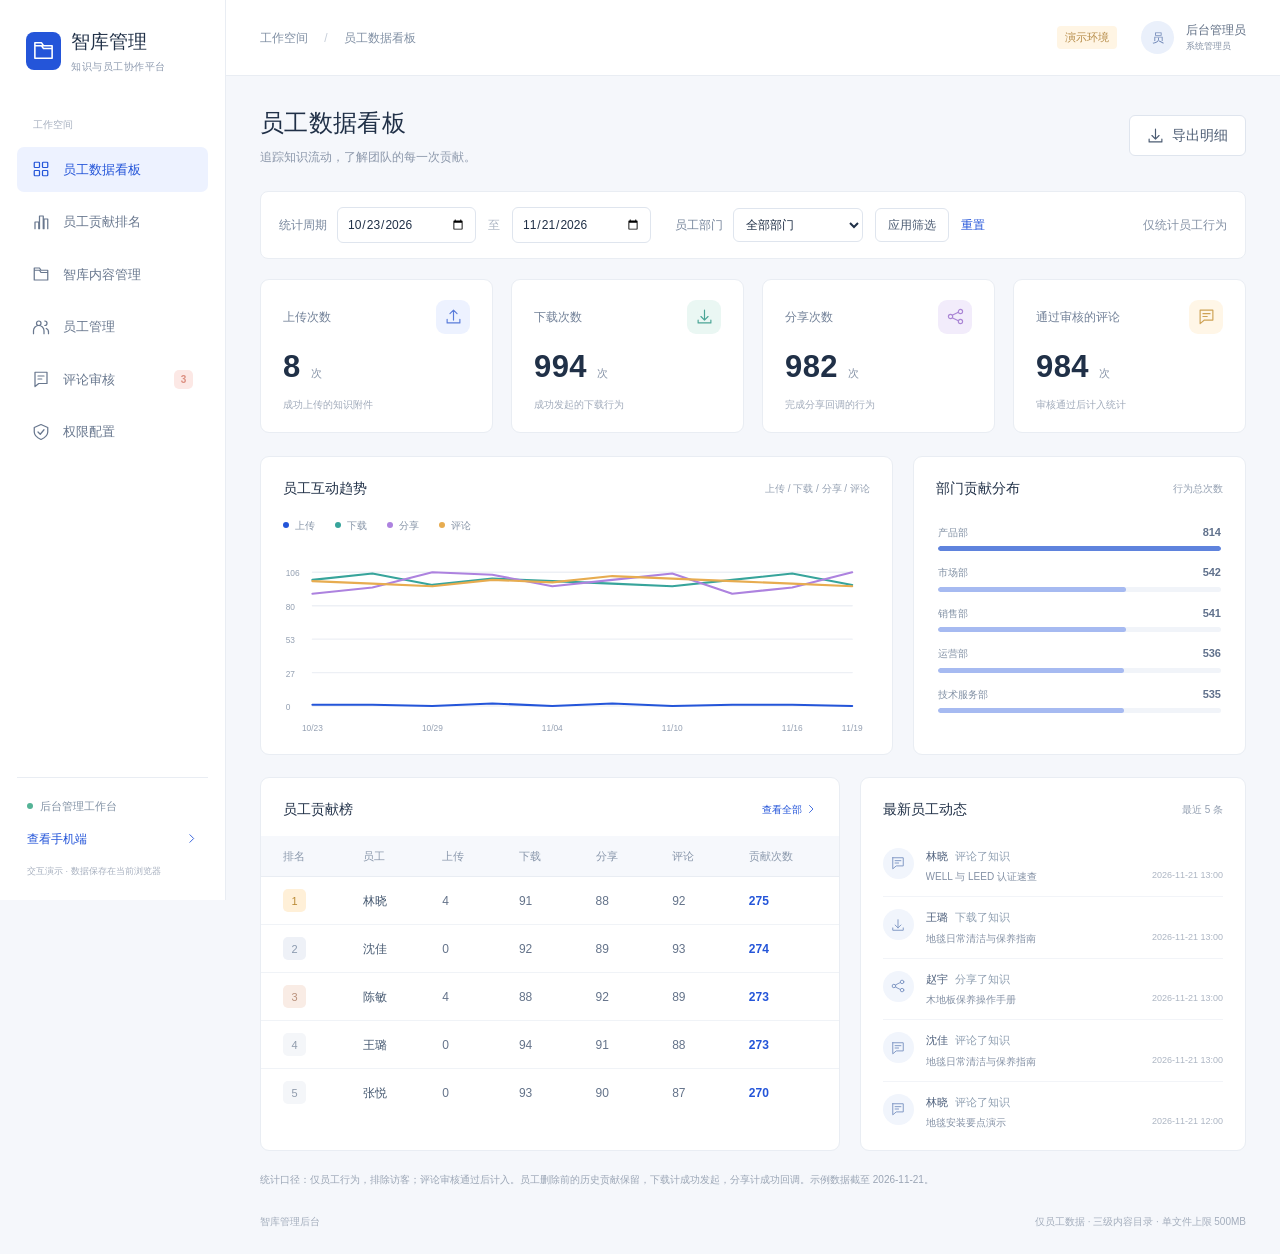
==== admin/index.html @ 7b66d52e "Unify mobile and admin demos behind two presentation tabs" ====
<!doctype html><html lang="zh-CN"><head><meta charset="utf-8"><meta name="viewport" content="width=device-width,initial-scale=1"><meta name="theme-color" content="#2455d9"><title>智库管理后台</title><link rel="stylesheet" href="styles.css?v=20261121-tabs"></head><body><div id="root"></div><dialog id="dialog" aria-labelledby="dialog-title"><header><h2 id="dialog-title"></h2><button class="icon-button" data-action="close" aria-label="关闭弹窗">×</button></header><div id="dialog-body"></div></dialog><div id="toast" role="status" aria-live="polite"></div><script src="assets.js"></script><script src="model.js?v=20261121-tabs"></script><script src="app.js?v=20261121-tabs"></script></body></html>
---- admin/styles.css ----
:root{--blue:#2455d9;--blue-dark:#1942b2;--ink:#203047;--muted:#8491a5;--line:#e9edf3;--bg:#f5f7fb;--white:#fff;--green:#259a79;--orange:#d8a24c;--red:#d35f65;font:14px/1.5 "PingFang SC","Microsoft YaHei",-apple-system,BlinkMacSystemFont,sans-serif;color:var(--ink);font-synthesis:none}*{box-sizing:border-box}body{margin:0;background:var(--bg)}h1,h2,h3,p{margin:0}a{color:var(--blue);text-decoration:none}button,input,select,textarea{font:inherit}button,a{-webkit-tap-highlight-color:transparent}button{cursor:pointer}button:disabled{cursor:not-allowed;opacity:.45}button{color:inherit;border:0;background:none}button,a{transition:background .15s}button:hover:not(:disabled){filter:brightness(.97)}svg{width:20px;height:20px;fill:none;stroke:currentColor;stroke-width:1.65;stroke-linecap:round;stroke-linejoin:round;flex-shrink:0}:is(button,a,input,select,textarea):focus-visible{outline:3px solid #8daeff;outline-offset:3px}input,select,textarea{color:var(--ink);background:white;border:1px solid #dfe5ee;border-radius:6px;padding:9px 12px;min-width:0;outline:none}input:focus,select:focus,textarea:focus{border-color:#8daeff}input::placeholder,textarea::placeholder{color:#a2adbd}input[type=checkbox]{width:15px;height:15px;accent-color:var(--blue);cursor:pointer;flex-shrink:0}small{display:block;color:var(--muted);font-size:11px}strong{font-weight:600}.primary,.button{display:inline-flex;align-items:center;justify-content:center;gap:8px;min-height:38px;padding:9px 17px;border-radius:6px;font-weight:500;white-space:nowrap}.primary{color:#fff;background:var(--blue);border:1px solid var(--blue)}.button{background:white;border:1px solid #dfe5ee;color:#4c5c73}.primary svg,.button svg{width:17px;height:17px}.text-button{display:inline-flex;align-items:center;gap:5px;padding:4px 0;font-size:12px;color:var(--blue);white-space:nowrap}.danger{color:var(--red)}.danger-bg{background:var(--red);border-color:var(--red)}.icon-button{display:inline-flex;align-items:center;justify-content:center;width:32px;height:32px;border-radius:5px;color:#7c8ba1;font-size:25px}.icon-button:hover{background:#edf2fa}.badge{display:inline-flex;align-items:center;border-radius:4px;padding:3px 8px;font-size:11px;white-space:nowrap;font-weight:400}.badge.blue{background:#edf2ff;color:#496ac5}.badge.green{background:#eaf7f1;color:#319776}.badge.amber{background:#fff5e4;color:#b68c49}.badge.red{background:#fdf0f0;color:#cd7477}.badge.muted{background:#f0f2f6;color:#8e96a4}.subtle{color:var(--muted);font-size:12px}.emphasis{color:var(--blue);font-weight:600}.filter-spacer{flex:1}.sidebar{width:226px;background:#fff;border-right:1px solid var(--line);position:fixed;inset:0 auto 0 0;display:flex;flex-direction:column;z-index:10;padding:28px 17px 22px}.brand{display:flex;align-items:center;gap:10px;font-size:19px;color:var(--ink);font-weight:650;padding:0 9px;white-space:nowrap}.brand-mark{display:grid;place-items:center;width:35px;height:38px;border-radius:8px;background:var(--blue);color:white}.brand-mark svg{width:23px;height:23px}.brand-sub{display:block;font-size:10px;font-weight:400;color:#8c99ae;letter-spacing:.5px;margin-top:2px}.nav-caption{font-size:10px;color:#a7b0bf;margin:43px 16px 15px}.sidebar nav{display:flex;flex-direction:column;gap:7px}.sidebar nav a{display:flex;align-items:center;gap:13px;color:#68778e;padding:13px 15px;border-radius:7px;font-size:13px}.sidebar nav a.active{background:#edf2ff;color:var(--blue);font-weight:600}.sidebar nav a:hover{background:#f3f6fc}.sidebar nav b{margin-left:auto;display:grid;place-items:center;background:#fce8e5;color:#dc8f80;border-radius:5px;min-width:19px;height:19px;font-size:10px}.sidebar nav svg{width:18px;height:18px}.sidebar-bottom{margin-top:auto;padding:20px 10px 0;border-top:1px solid var(--line)}.workspace-status{font-size:11px;color:#8292a5;display:flex;align-items:center;gap:7px;margin-bottom:15px}.workspace-status i{height:6px;width:6px;border-radius:50%;background:#54b396}.sidebar-bottom>a{display:flex;align-items:center;justify-content:space-between;font-size:12px}.sidebar-bottom>a svg{width:13px;height:13px}.sidebar-bottom small{font-size:9px;margin-top:17px;color:#a7b0bf}.workspace{margin-left:226px;min-height:100vh}.topbar{height:76px;background:white;border-bottom:1px solid var(--line);display:flex;align-items:center;justify-content:space-between;padding:0 34px;font-size:12px;color:#8190a4}.topbar>div:first-child>span{margin:0 13px;color:#c6ced9}.topbar-right{display:flex;align-items:center;gap:12px;color:#5f6e84}.topbar-right>.badge{margin-right:12px}.topbar-right small{font-size:9px;margin-top:1px}.avatar{width:32px;height:32px;display:inline-grid;place-items:center;border-radius:50%;background:#eaf0fb;color:#6b83b4;font-size:12px;flex-shrink:0}.topbar-right>.avatar{width:33px;height:33px}#main{padding:30px 34px 0;max-width:1760px;margin:auto;min-height:calc(100vh - 140px)}.page-heading{display:flex;align-items:center;justify-content:space-between;gap:18px;margin-bottom:25px}.page-heading h1{font-size:24px;line-height:1.4;font-weight:650;letter-spacing:.3px}.page-heading p{font-size:12px;color:#8b97aa;margin-top:8px}.heading-actions{display:flex;gap:10px}.filterbar{background:#fff;border:1px solid var(--line);border-radius:8px;display:flex;align-items:center;gap:12px;padding:15px 18px;margin-bottom:20px;font-size:12px}.filterbar label{display:flex;align-items:center;gap:10px;white-space:nowrap;color:#78879d}.filterbar input{width:139px;font-size:12px;padding:7px 9px}.filterbar select{min-width:130px;font-size:12px;padding:8px}.filterbar label:nth-of-type(2){margin-left:12px}.filterbar .button{min-height:33px;padding:7px 12px;font-size:12px}.range-divider{color:#adb6c3}.kpi-grid{display:grid;grid-template-columns:repeat(4,minmax(0,1fr));gap:18px;margin-bottom:23px}.kpi{background:#fff;border:1px solid var(--line);border-radius:9px;padding:20px 22px}.kpi>div{display:flex;align-items:center;justify-content:space-between;color:#728198;font-size:12px}.metric-icon{display:grid;place-items:center;width:34px;height:34px;border-radius:9px;background:#edf2ff;color:#5a7cda}.metric-icon.download{background:#eaf7f3;color:#4ba596}.metric-icon.share{background:#f2ecfb;color:#ab86d5}.metric-icon.comment{background:#fff6e7;color:#cea255}.metric-icon svg{width:17px;height:17px}.kpi>strong{display:flex;align-items:baseline;gap:10px;font-size:31px;line-height:1.2;font-weight:600;font-variant-numeric:tabular-nums;margin-top:14px;letter-spacing:.4px}.kpi>strong>small{font-size:11px;font-weight:400}.kpi>p{font-size:10px;color:#a0aaba;margin-top:12px}.panel{background:white;border:1px solid var(--line);border-radius:9px;min-width:0;overflow:hidden}.panel-title{display:flex;align-items:center;justify-content:space-between;gap:12px;padding:21px 22px 16px}.panel-title h2{font-size:14px;font-weight:600;white-space:nowrap}.panel-title>span,.panel-title>a{font-size:10px;color:#94a0b2;display:flex;align-items:center;gap:3px}.panel-title>a{color:var(--blue)}.panel-title>a svg{width:12px;height:12px}.dashboard-charts{display:grid;grid-template-columns:minmax(0,1.9fr) minmax(270px,1fr);gap:20px;margin-bottom:22px}.chart-legend{display:flex;gap:20px;margin:3px 22px 3px;font-size:10px;color:#8694a7}.chart-legend span{display:flex;align-items:center;gap:6px}.chart-legend i{width:6px;height:6px;border-radius:50%}.trend-chart{display:block;width:100%;height:218px;padding:15px 23px 10px}.department-bars{padding:9px 24px 22px}.department-bars>div{display:grid;grid-template-columns:1fr auto;align-items:center;gap:6px;margin-bottom:13px;font-size:10px;color:#8190a4}.department-bars>div:last-child{margin-bottom:0}.department-bars strong{color:#60718c;font-size:11px}.bar-track{grid-column:1/-1;height:5px;border-radius:4px;background:#f1f4f9;overflow:hidden}.bar-track i{display:block;height:100%;background:#a6baf1;border-radius:4px}.department-bars>div:first-child .bar-track i{background:#5f83dd}.dashboard-bottom{display:grid;grid-template-columns:minmax(0,1.5fr) minmax(290px,1fr);gap:20px}.table-scroll{overflow-x:auto;width:100%}table{width:100%;border-collapse:collapse;font-size:12px;white-space:nowrap;text-align:left}th{font-size:11px;background:#f6f8fc;font-weight:500;color:#8997ab;padding:14px 20px;border-bottom:1px solid var(--line)}td{padding:17px 20px;border-bottom:1px solid #f0f3f7;color:#64738a}tbody tr:last-child td{border-bottom:0}td small{margin-top:5px;font-size:10px}td strong{color:#465971;font-weight:500}tbody tr:hover{background:#fcfdff}.rank-table th,.rank-table td{padding:12px 17px}.rank-table th:first-child,.rank-table td:first-child{padding-left:22px}.rank{display:grid;place-items:center;width:23px;height:23px;border-radius:5px;background:#f4f6f9;color:#8f9bac;font-size:11px}.rank-1{background:#fff0d8;color:#ba8a34}.rank-2{background:#eef1f7;color:#8a99ae}.rank-3{background:#f9ece5;color:#ba917c}.activity-list{padding:0 22px 8px}.activity-list>div{display:flex;gap:12px;padding:12px 0;border-bottom:1px solid #f2f4f8}.activity-list>div:last-child{border:0}.activity-dot{height:31px;width:31px;display:grid;place-items:center;background:#f1f5fc;border-radius:50%;color:#7f97c4;flex-shrink:0}.activity-dot svg{width:14px;height:14px}.activity-list p{font-size:11px;color:#90a0b2;min-width:0;flex:1}.activity-list p>strong{color:#4e607c;font-weight:500;margin-right:4px}.activity-list p>small{font-size:10px;margin-top:5px;white-space:nowrap;overflow:hidden;text-overflow:ellipsis}.activity-list time{float:right;font-size:9px;color:#acb5c3;margin-left:10px}.data-note{font-size:10px;color:#9aa5b5;line-height:1.8;margin-top:20px}.page-footer{font-size:10px;color:#a3adbc;display:flex;justify-content:space-between;padding:25px 34px;max-width:1760px;margin:auto}.tabs{display:flex;gap:26px}.tabs button{padding:15px 0 14px;color:#8a98ab;font-size:13px;border-bottom:2px solid transparent}.tabs button.active{color:var(--blue);border-bottom-color:var(--blue);font-weight:550}.tabs button>span{display:inline-block;margin-left:7px;font-size:10px;background:#f0f3fa;padding:1px 5px;border-radius:4px}.ranking-panel .panel-title{padding-top:0;padding-bottom:0}.table-note{padding:18px 22px;font-size:11px;color:#96a2b4;border-top:1px solid var(--line)}.content-layout{display:grid;grid-template-columns:212px minmax(0,1fr);gap:19px;align-items:start}.folder-panel{background:white;border:1px solid var(--line);border-radius:9px;padding:10px 10px 0;min-height:467px}.folder-panel-title{display:flex;justify-content:space-between;align-items:center;padding:5px 8px 16px}.folder-panel-title h2{font-size:13px;font-weight:600}.tree-row{display:flex;width:100%;align-items:center;gap:8px;padding:11px 8px 11px calc(8px + var(--level,0)*11px);font-size:11px;color:#75859c;border-radius:5px;text-align:left}.tree-row svg{width:16px;height:16px;color:#dcb769}.tree-row span{flex:1;min-width:0;overflow:hidden;text-overflow:ellipsis;white-space:nowrap}.tree-row.active{background:#edf2ff;color:var(--blue)}.tree-row small{font-size:10px}.folder-foot{margin-top:28px;padding:15px 7px;border-top:1px solid var(--line);font-size:10px;color:#a7b0c0}.content-breadcrumb{display:flex;align-items:center;justify-content:space-between;gap:10px;font-size:11px;color:#8a98ac;padding:17px 20px;border-bottom:1px solid var(--line)}.content-filters{display:flex;align-items:center;gap:10px;padding:19px 20px}.search-input{display:flex;align-items:center;min-width:170px;max-width:310px;flex:1;border:1px solid #dfe5ee;background:#fff;border-radius:6px;padding-left:11px}.search-input svg{width:15px;height:15px;color:#a5b1c2}.search-input input{border:0;min-width:0;width:100%;padding:9px;font-size:12px}.content-filters select{font-size:12px;max-width:190px}.content-filters .button{font-size:12px}.bulkbar{display:flex;justify-content:space-between;gap:12px;align-items:center;padding:0 20px 15px;font-size:11px;color:#8c99ad}.bulkbar small{display:inline;font-size:10px;color:#a3adbd}.bulkbar>div{display:flex;align-items:center;gap:16px}.bulkbar .text-button{font-size:10px}.bulkbar #selected-count{font-size:10px;color:#a0acbe}.content-table th,.content-table td{padding:16px 13px}.content-table td:first-child,.content-table th:first-child{padding-left:20px;padding-right:5px;width:30px}.file-cell{display:flex;align-items:center;gap:10px;text-align:left;padding:0}.file-cell>span:last-child{min-width:150px;max-width:260px}.file-cell strong{font-size:12px;display:block;white-space:normal;line-height:1.5}.file-cell small{font-size:9px}.file-cell .file-directory{color:#a6b2c4}.file-icon{display:flex;flex-direction:column;align-items:center;justify-content:center;gap:3px;width:34px;height:43px;border-radius:5px;color:#d98984;background:#fcf0ee;flex-shrink:0}.file-icon svg{width:17px;height:17px}.file-icon small{font-size:7px;margin:0;color:inherit}.file-icon.word{background:#ecf2ff;color:#6c91d2}.file-icon.excel{background:#eaf7f0;color:#62a58a}.file-icon.image{background:#f3edfb;color:#ab8bc8}.file-icon.video{background:#eaf5f8;color:#729eaf}.scope-cell{display:block;max-width:120px;white-space:normal;line-height:1.7;font-size:11px}.row-buttons{display:flex;align-items:center;gap:12px;flex-wrap:wrap;max-width:155px}.row-buttons .text-button{font-size:11px}.table-footer{display:flex;justify-content:space-between;gap:10px;padding:16px 20px;border-top:1px solid var(--line);font-size:10px;color:#a2adbd}.employee-summary{display:flex;align-items:center;gap:45px;background:white;border:1px solid var(--line);border-radius:8px;padding:20px 25px;margin-bottom:20px;color:#8a97a9;font-size:12px}.employee-summary strong{font-size:23px;margin-left:12px;color:#415672;font-weight:550}.person-cell{display:flex;align-items:center;gap:10px}.person-cell .avatar{width:27px;height:27px;font-size:11px}.review-controls{display:flex;justify-content:space-between;align-items:center;gap:14px;padding:0 22px;border-bottom:1px solid var(--line)}.review-controls select{max-width:250px;font-size:12px}.review-table .comment-body{white-space:normal;min-width:260px;max-width:450px}.comment-body p{line-height:1.9;font-size:12px;color:#52657f}.comment-link{display:flex;align-items:center;gap:5px;margin-top:10px;padding:5px 8px;background:#f4f7fc;color:#8b9bb1;border-radius:4px;font-size:10px;text-align:left}.comment-link svg{width:12px;height:12px}.reject-reason{font-size:11px;color:#bc8087;background:#fff5f5;border-radius:4px;padding:7px 10px;margin-top:10px}.permission-matrix th:not(:first-child),.permission-matrix td:not(:first-child){text-align:center}.permission-check{display:inline-flex;align-items:center;justify-content:center;color:#4ba48c}.permission-check svg{width:17px;height:17px}.permission-bottom{display:grid;grid-template-columns:1.2fr 1fr;gap:20px;margin-top:20px}.permission-rules{padding:3px 23px 21px}.permission-rules>div{display:flex;gap:17px;margin:16px 0}.permission-rules>div>span{color:#a5b7d9;font-size:13px;line-height:1.6}.permission-rules strong{font-size:12px;font-weight:500}.permission-rules small{font-size:11px;line-height:1.9;margin-top:5px}.settings-list{margin:0;padding:0 22px 20px}.settings-list>div{display:flex;align-items:start;justify-content:space-between;gap:20px;border-bottom:1px solid #f0f3f8;padding:13px 0;font-size:12px}.settings-list>div:last-child{border:0}.settings-list dt{color:#96a2b4;white-space:nowrap}.settings-list dd{margin:0;text-align:right;color:#60728c}.empty{text-align:center;padding:55px 20px;color:#9caabd}.empty>svg{width:32px;height:32px;margin-bottom:12px}.empty h3{font-size:14px;font-weight:500}.empty p{font-size:11px;margin-top:7px}.denied{text-align:center;padding:100px 20px}.denied>svg{height:55px;width:55px;color:#aabbdc}.denied h1{font-size:24px;margin-top:20px}.denied p{margin:12px 0 25px;color:#8b9bb1}.denied a{margin-right:20px}dialog{padding:0;border:0;border-radius:12px;width:560px;max-width:calc(100% - 30px);max-height:90dvh;color:var(--ink);box-shadow:0 20px 80px #20304730}dialog.wide{width:760px}dialog::backdrop{background:#1c2c495c;backdrop-filter:blur(2px)}dialog>header{display:flex;align-items:center;justify-content:space-between;border-bottom:1px solid var(--line);padding:17px 24px;position:sticky;top:0;background:white;z-index:2}dialog h2{font-size:17px;font-weight:600}#dialog-body{padding:24px}form label,#dialog-body>label{display:flex;flex-direction:column;gap:8px;font-size:12px;color:#6e7f98}form label>b{color:#d78484}#dialog-body label{margin-bottom:17px}#dialog-body label>b{display:none}.form-grid{display:grid;grid-template-columns:1fr 1fr;gap:0 18px}#dialog-body form input:not([type=checkbox]),#dialog-body select,#dialog-body textarea{width:100%;font-size:13px}#dialog-body textarea{resize:vertical}fieldset{margin:18px 0;padding:15px 17px 10px;border:1px solid var(--line);border-radius:7px}legend{font-size:12px;color:#6c7f99;padding:0 5px}.help{font-size:11px;color:#9ca7b7;line-height:1.8;margin:5px 0}.check-grid{display:grid;grid-template-columns:repeat(2,minmax(0,1fr));gap:10px;margin-bottom:15px}.check-grid>label,.operation-checks>label,#dialog-body .checkbox-label{display:flex;flex-direction:row;align-items:center;gap:7px;margin:0;font-size:11px}.operation-checks{display:flex;gap:20px;flex-wrap:wrap;margin-bottom:10px}.upload-zone{position:relative;display:flex!important;align-items:center;justify-content:center;gap:7px;min-height:125px;border:1px dashed #bdcce8;background:#f8faff;border-radius:7px;margin:17px 0;padding:20px;cursor:pointer;text-align:center;overflow:hidden}.upload-zone>svg{color:#8ba7dc;width:26px;height:26px}.upload-zone>strong{color:#5477bd;font-size:12px;font-weight:500}.upload-zone>span{font-size:10px;color:#9aaac1;overflow-wrap:anywhere;max-width:100%}.upload-zone input{position:absolute;inset:0;opacity:0;width:100%;height:100%;cursor:pointer}.upload-zone:focus-within{outline:3px solid #8daeff;outline-offset:3px}.form-actions{display:flex;align-items:center;justify-content:flex-end;gap:12px;margin-top:24px;padding-top:18px;border-top:1px solid var(--line)}.form-error{font-size:12px;color:#cc6871;margin-top:12px;line-height:1.8;white-space:pre-wrap}.form-error:empty{margin:0}.dialog-intro{font-size:13px;color:#7d8ca2;line-height:1.9;margin-bottom:20px}.import-success{display:flex;align-items:center;gap:8px;color:#3d9d80;background:#eef9f3;font-size:12px;padding:12px;margin-bottom:15px;border-radius:5px}.preview-meta{display:flex;align-items:center;gap:12px;font-size:12px;color:#91a0b5;margin-bottom:15px}.attachment-image{display:block;width:100%;max-height:430px;object-fit:contain}.attachment-video{display:block;width:100%;max-height:430px;background:#111}#attachment-preview iframe{width:100%;height:480px;border:1px solid var(--line)}.office-preview{display:flex;align-items:center;flex-direction:column;gap:15px;text-align:center;padding:36px 20px;background:#f7f9fd;border-radius:7px}.office-preview>svg{width:40px;height:40px;color:#8fa8d6}.office-preview p{font-size:12px;color:#94a2b6}.preview-meta+#attachment-preview{margin-top:15px}#toast{position:fixed;z-index:100;left:50%;bottom:32px;transform:translate(-50%,15px);background:#273b56;color:white;padding:12px 24px;border-radius:7px;font-size:12px;box-shadow:0 5px 20px #273b5620;opacity:0;pointer-events:none;transition:.2s;max-width:90vw;text-align:center}#toast.show{opacity:1;transform:translate(-50%,0)}@media(min-width:1600px){#main{padding-top:38px}.kpi{padding:25px 27px}.kpi>strong{font-size:36px}.trend-chart{height:250px}.department-bars{padding-top:16px}.department-bars>div{margin-bottom:17px}}@media(max-width:1200px){.sidebar{width:200px;padding-left:12px;padding-right:12px}.workspace{margin-left:200px}.brand{font-size:17px}.brand-sub{font-size:9px}#main{padding:25px 24px 0}.topbar{padding:0 24px}.filterbar{flex-wrap:wrap}.filterbar .filter-spacer{display:none}.kpi{padding:18px 15px}.kpi>strong{font-size:27px}.dashboard-bottom{grid-template-columns:1fr}.content-layout{grid-template-columns:185px minmax(0,1fr)}.content-filters{flex-wrap:wrap}.content-table{min-width:760px}.permission-bottom{grid-template-columns:1fr 1fr}}@media(max-width:900px){.sidebar{width:74px;padding:20px 9px}.sidebar .brand{padding:0;justify-content:center}.sidebar .brand>span:last-child,.nav-caption,.sidebar nav a>span,.sidebar nav b,.sidebar-bottom{display:none}.sidebar nav{margin-top:40px}.sidebar nav a{justify-content:center;padding:14px}.workspace{margin-left:74px}.topbar{height:65px}.topbar>div:first-child{font-size:10px}.topbar-right>.badge{display:none}.kpi-grid{gap:12px}.kpi>div{font-size:10px}.kpi p{font-size:9px}.metric-icon{width:27px;height:27px}.dashboard-charts{grid-template-columns:1fr}.content-layout{grid-template-columns:165px minmax(0,1fr)}.page-heading{align-items:start}.page-heading h1{font-size:21px}.page-heading p{font-size:11px}.permission-bottom{grid-template-columns:1fr}.review-controls{flex-wrap:wrap;padding-bottom:12px}.employee-summary{gap:23px;padding:17px}.employee-summary strong{font-size:19px}}@media(max-width:600px){.sidebar{width:56px;padding:20px 5px}.sidebar .brand-mark{width:30px;height:33px}.sidebar nav a{padding:12px 6px}.workspace{margin-left:56px}.topbar{padding:0 15px}.topbar>div:first-child{font-size:9px}.topbar>div:first-child>span{margin:0 5px}.topbar-right>.avatar{display:none}.topbar-right{gap:6px;font-size:10px}.topbar-right small{display:none}#main{padding:20px 13px 0}.page-heading{flex-wrap:wrap;gap:12px}.page-heading h1{font-size:20px}.page-heading p{line-height:1.8}.primary,.button{padding:8px 11px;font-size:11px}.kpi-grid{grid-template-columns:1fr 1fr}.kpi{padding:14px 11px}.kpi>strong{font-size:24px}.kpi>div{gap:5px}.kpi p{font-size:9px}.filterbar{padding:12px;gap:9px}.filterbar label{font-size:10px;gap:7px}.filterbar label:nth-of-type(2){margin:0}.filterbar input{width:115px;font-size:10px}.filterbar .subtle{display:none}.range-divider{font-size:9px}.content-layout{grid-template-columns:1fr}.folder-panel{min-height:auto}.folder-panel-title{padding-bottom:5px}.folder-foot{margin-top:8px;padding:10px}.folder-panel .tree-row{padding-top:7px;padding-bottom:7px}.content-filters{padding:14px 12px}.bulkbar{padding:0 12px 12px;flex-wrap:wrap}.content-breadcrumb{font-size:10px;padding:13px}.panel-title{padding:17px 15px}.panel-title h2{font-size:12px}.panel-title>span{font-size:9px}.chart-legend{font-size:9px;margin-left:15px;gap:12px}.trend-chart{padding:10px;height:175px}.dashboard-charts,.dashboard-bottom{gap:16px}.dashboard-bottom .rank-table{min-width:480px}.employee-summary{display:grid;grid-template-columns:1fr 1fr;gap:12px;padding:13px;font-size:10px}.employee-summary strong{font-size:19px}.employee-summary span{display:flex;align-items:center;justify-content:space-between}.heading-actions{flex-wrap:wrap}.page-footer{padding:20px 13px;font-size:9px}.page-footer>span{display:none}.review-controls{padding-left:13px;padding-right:13px}.tabs{gap:17px}.tabs button{font-size:11px}.tabs button>span{font-size:9px}.review-controls select{width:100%;max-width:none}.permission-matrix{min-width:610px}.table-footer{font-size:9px;flex-wrap:wrap}.form-grid{grid-template-columns:1fr}.check-grid{grid-template-columns:1fr}.operation-checks{gap:12px}#dialog-body{padding:20px 17px}dialog>header{padding:15px 17px}.settings-list{padding-left:0;padding-right:0}.settings-list>div{font-size:11px}.permission-bottom .settings-list{padding-left:15px;padding-right:15px}.preview-meta{font-size:10px;flex-wrap:wrap}.data-note{font-size:9px}.form-actions .primary{font-size:12px}}
@media(prefers-reduced-motion:reduce){*{transition:none!important;scroll-behavior:auto!important}}
.filterbar label{flex-direction:row}.trend-chart text{stroke:none}
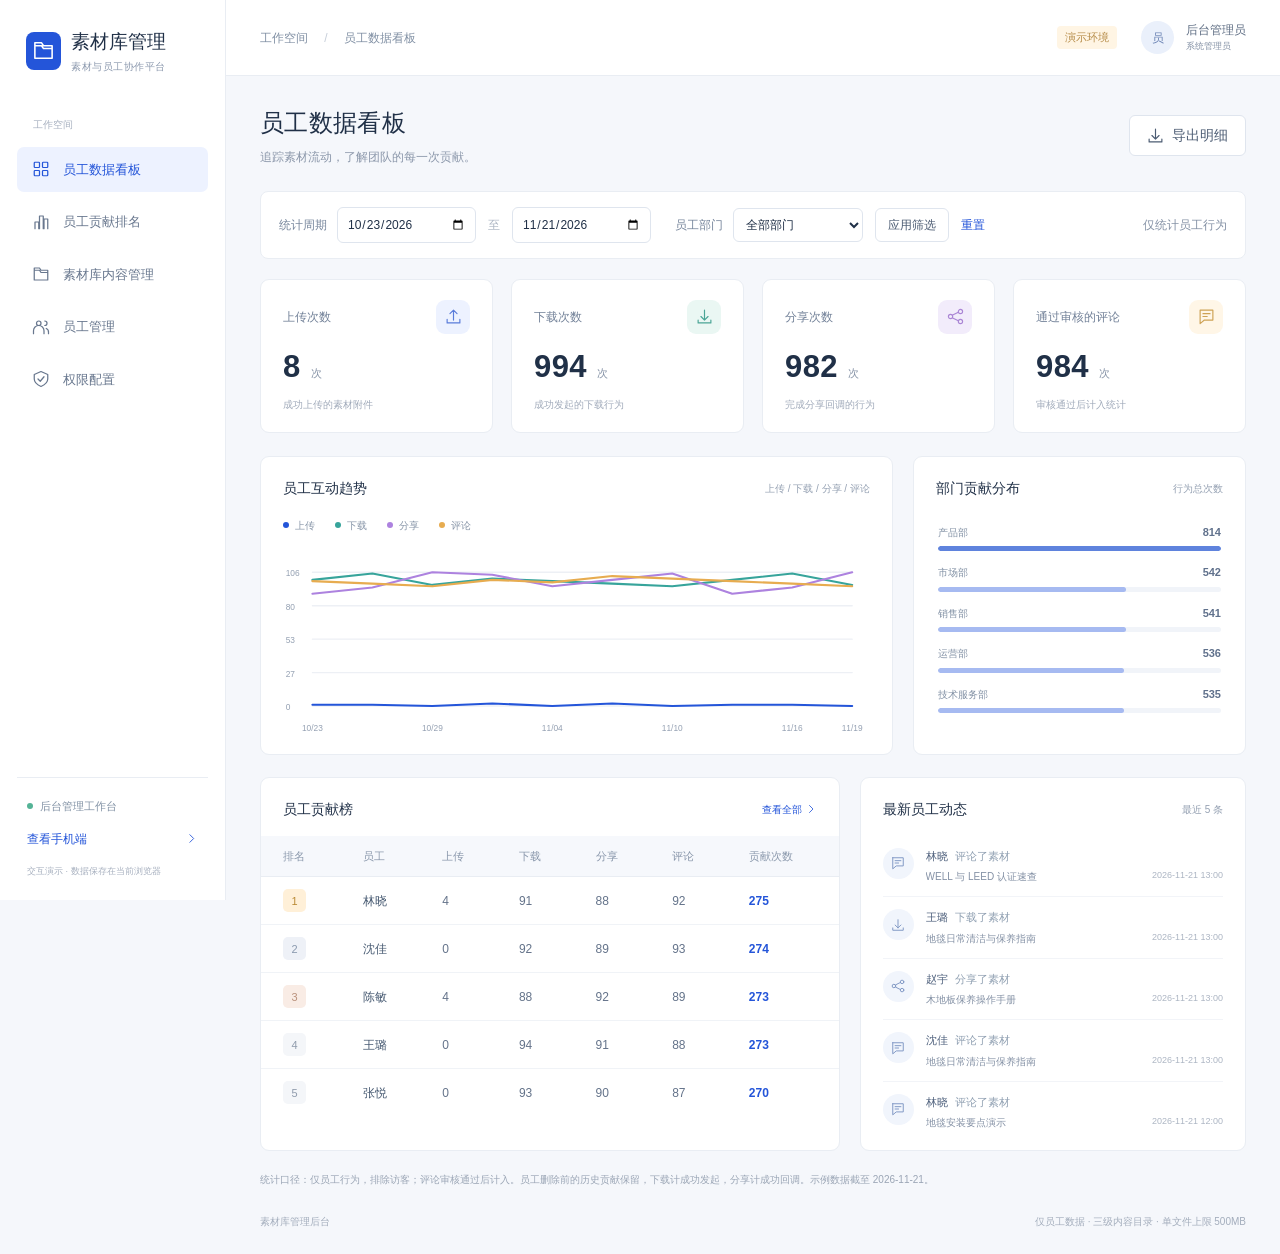
==== commit acf95fe7: "Rename the library and embed comment moderation in each material" ====
--- a/admin/index.html
+++ b/admin/index.html
@@ -1 +1 @@
-<!doctype html><html lang="zh-CN"><head><meta charset="utf-8"><meta name="viewport" content="width=device-width,initial-scale=1"><meta name="theme-color" content="#2455d9"><title>智库管理后台</title><link rel="stylesheet" href="styles.css?v=20261121-tabs"></head><body><div id="root"></div><dialog id="dialog" aria-labelledby="dialog-title"><header><h2 id="dialog-title"></h2><button class="icon-button" data-action="close" aria-label="关闭弹窗">×</button></header><div id="dialog-body"></div></dialog><div id="toast" role="status" aria-live="polite"></div><script src="assets.js"></script><script src="model.js?v=20261121-tabs"></script><script src="app.js?v=20261121-tabs"></script></body></html>
+<!doctype html><html lang="zh-CN"><head><meta charset="utf-8"><meta name="viewport" content="width=device-width,initial-scale=1"><meta name="theme-color" content="#2455d9"><title>素材库管理后台</title><link rel="stylesheet" href="styles.css?v=20261121-materials"></head><body><div id="root"></div><dialog id="dialog" aria-labelledby="dialog-title"><header><h2 id="dialog-title"></h2><button class="icon-button" data-action="close" aria-label="关闭弹窗">×</button></header><div id="dialog-body"></div></dialog><div id="toast" role="status" aria-live="polite"></div><script src="assets.js"></script><script src="model.js?v=20261121-materials"></script><script src="app.js?v=20261121-materials"></script></body></html>
--- a/admin/styles.css
+++ b/admin/styles.css
@@ -1,3 +1,74 @@
-:root{--blue:#2455d9;--blue-dark:#1942b2;--ink:#203047;--muted:#8491a5;--line:#e9edf3;--bg:#f5f7fb;--white:#fff;--green:#259a79;--orange:#d8a24c;--red:#d35f65;font:14px/1.5 "PingFang SC","Microsoft YaHei",-apple-system,BlinkMacSystemFont,sans-serif;color:var(--ink);font-synthesis:none}*{box-sizing:border-box}body{margin:0;background:var(--bg)}h1,h2,h3,p{margin:0}a{color:var(--blue);text-decoration:none}button,input,select,textarea{font:inherit}button,a{-webkit-tap-highlight-color:transparent}button{cursor:pointer}button:disabled{cursor:not-allowed;opacity:.45}button{color:inherit;border:0;background:none}button,a{transition:background .15s}button:hover:not(:disabled){filter:brightness(.97)}svg{width:20px;height:20px;fill:none;stroke:currentColor;stroke-width:1.65;stroke-linecap:round;stroke-linejoin:round;flex-shrink:0}:is(button,a,input,select,textarea):focus-visible{outline:3px solid #8daeff;outline-offset:3px}input,select,textarea{color:var(--ink);background:white;border:1px solid #dfe5ee;border-radius:6px;padding:9px 12px;min-width:0;outline:none}input:focus,select:focus,textarea:focus{border-color:#8daeff}input::placeholder,textarea::placeholder{color:#a2adbd}input[type=checkbox]{width:15px;height:15px;accent-color:var(--blue);cursor:pointer;flex-shrink:0}small{display:block;color:var(--muted);font-size:11px}strong{font-weight:600}.primary,.button{display:inline-flex;align-items:center;justify-content:center;gap:8px;min-height:38px;padding:9px 17px;border-radius:6px;font-weight:500;white-space:nowrap}.primary{color:#fff;background:var(--blue);border:1px solid var(--blue)}.button{background:white;border:1px solid #dfe5ee;color:#4c5c73}.primary svg,.button svg{width:17px;height:17px}.text-button{display:inline-flex;align-items:center;gap:5px;padding:4px 0;font-size:12px;color:var(--blue);white-space:nowrap}.danger{color:var(--red)}.danger-bg{background:var(--red);border-color:var(--red)}.icon-button{display:inline-flex;align-items:center;justify-content:center;width:32px;height:32px;border-radius:5px;color:#7c8ba1;font-size:25px}.icon-button:hover{background:#edf2fa}.badge{display:inline-flex;align-items:center;border-radius:4px;padding:3px 8px;font-size:11px;white-space:nowrap;font-weight:400}.badge.blue{background:#edf2ff;color:#496ac5}.badge.green{background:#eaf7f1;color:#319776}.badge.amber{background:#fff5e4;color:#b68c49}.badge.red{background:#fdf0f0;color:#cd7477}.badge.muted{background:#f0f2f6;color:#8e96a4}.subtle{color:var(--muted);font-size:12px}.emphasis{color:var(--blue);font-weight:600}.filter-spacer{flex:1}.sidebar{width:226px;background:#fff;border-right:1px solid var(--line);position:fixed;inset:0 auto 0 0;display:flex;flex-direction:column;z-index:10;padding:28px 17px 22px}.brand{display:flex;align-items:center;gap:10px;font-size:19px;color:var(--ink);font-weight:650;padding:0 9px;white-space:nowrap}.brand-mark{display:grid;place-items:center;width:35px;height:38px;border-radius:8px;background:var(--blue);color:white}.brand-mark svg{width:23px;height:23px}.brand-sub{display:block;font-size:10px;font-weight:400;color:#8c99ae;letter-spacing:.5px;margin-top:2px}.nav-caption{font-size:10px;color:#a7b0bf;margin:43px 16px 15px}.sidebar nav{display:flex;flex-direction:column;gap:7px}.sidebar nav a{display:flex;align-items:center;gap:13px;color:#68778e;padding:13px 15px;border-radius:7px;font-size:13px}.sidebar nav a.active{background:#edf2ff;color:var(--blue);font-weight:600}.sidebar nav a:hover{background:#f3f6fc}.sidebar nav b{margin-left:auto;display:grid;place-items:center;background:#fce8e5;color:#dc8f80;border-radius:5px;min-width:19px;height:19px;font-size:10px}.sidebar nav svg{width:18px;height:18px}.sidebar-bottom{margin-top:auto;padding:20px 10px 0;border-top:1px solid var(--line)}.workspace-status{font-size:11px;color:#8292a5;display:flex;align-items:center;gap:7px;margin-bottom:15px}.workspace-status i{height:6px;width:6px;border-radius:50%;background:#54b396}.sidebar-bottom>a{display:flex;align-items:center;justify-content:space-between;font-size:12px}.sidebar-bottom>a svg{width:13px;height:13px}.sidebar-bottom small{font-size:9px;margin-top:17px;color:#a7b0bf}.workspace{margin-left:226px;min-height:100vh}.topbar{height:76px;background:white;border-bottom:1px solid var(--line);display:flex;align-items:center;justify-content:space-between;padding:0 34px;font-size:12px;color:#8190a4}.topbar>div:first-child>span{margin:0 13px;color:#c6ced9}.topbar-right{display:flex;align-items:center;gap:12px;color:#5f6e84}.topbar-right>.badge{margin-right:12px}.topbar-right small{font-size:9px;margin-top:1px}.avatar{width:32px;height:32px;display:inline-grid;place-items:center;border-radius:50%;background:#eaf0fb;color:#6b83b4;font-size:12px;flex-shrink:0}.topbar-right>.avatar{width:33px;height:33px}#main{padding:30px 34px 0;max-width:1760px;margin:auto;min-height:calc(100vh - 140px)}.page-heading{display:flex;align-items:center;justify-content:space-between;gap:18px;margin-bottom:25px}.page-heading h1{font-size:24px;line-height:1.4;font-weight:650;letter-spacing:.3px}.page-heading p{font-size:12px;color:#8b97aa;margin-top:8px}.heading-actions{display:flex;gap:10px}.filterbar{background:#fff;border:1px solid var(--line);border-radius:8px;display:flex;align-items:center;gap:12px;padding:15px 18px;margin-bottom:20px;font-size:12px}.filterbar label{display:flex;align-items:center;gap:10px;white-space:nowrap;color:#78879d}.filterbar input{width:139px;font-size:12px;padding:7px 9px}.filterbar select{min-width:130px;font-size:12px;padding:8px}.filterbar label:nth-of-type(2){margin-left:12px}.filterbar .button{min-height:33px;padding:7px 12px;font-size:12px}.range-divider{color:#adb6c3}.kpi-grid{display:grid;grid-template-columns:repeat(4,minmax(0,1fr));gap:18px;margin-bottom:23px}.kpi{background:#fff;border:1px solid var(--line);border-radius:9px;padding:20px 22px}.kpi>div{display:flex;align-items:center;justify-content:space-between;color:#728198;font-size:12px}.metric-icon{display:grid;place-items:center;width:34px;height:34px;border-radius:9px;background:#edf2ff;color:#5a7cda}.metric-icon.download{background:#eaf7f3;color:#4ba596}.metric-icon.share{background:#f2ecfb;color:#ab86d5}.metric-icon.comment{background:#fff6e7;color:#cea255}.metric-icon svg{width:17px;height:17px}.kpi>strong{display:flex;align-items:baseline;gap:10px;font-size:31px;line-height:1.2;font-weight:600;font-variant-numeric:tabular-nums;margin-top:14px;letter-spacing:.4px}.kpi>strong>small{font-size:11px;font-weight:400}.kpi>p{font-size:10px;color:#a0aaba;margin-top:12px}.panel{background:white;border:1px solid var(--line);border-radius:9px;min-width:0;overflow:hidden}.panel-title{display:flex;align-items:center;justify-content:space-between;gap:12px;padding:21px 22px 16px}.panel-title h2{font-size:14px;font-weight:600;white-space:nowrap}.panel-title>span,.panel-title>a{font-size:10px;color:#94a0b2;display:flex;align-items:center;gap:3px}.panel-title>a{color:var(--blue)}.panel-title>a svg{width:12px;height:12px}.dashboard-charts{display:grid;grid-template-columns:minmax(0,1.9fr) minmax(270px,1fr);gap:20px;margin-bottom:22px}.chart-legend{display:flex;gap:20px;margin:3px 22px 3px;font-size:10px;color:#8694a7}.chart-legend span{display:flex;align-items:center;gap:6px}.chart-legend i{width:6px;height:6px;border-radius:50%}.trend-chart{display:block;width:100%;height:218px;padding:15px 23px 10px}.department-bars{padding:9px 24px 22px}.department-bars>div{display:grid;grid-template-columns:1fr auto;align-items:center;gap:6px;margin-bottom:13px;font-size:10px;color:#8190a4}.department-bars>div:last-child{margin-bottom:0}.department-bars strong{color:#60718c;font-size:11px}.bar-track{grid-column:1/-1;height:5px;border-radius:4px;background:#f1f4f9;overflow:hidden}.bar-track i{display:block;height:100%;background:#a6baf1;border-radius:4px}.department-bars>div:first-child .bar-track i{background:#5f83dd}.dashboard-bottom{display:grid;grid-template-columns:minmax(0,1.5fr) minmax(290px,1fr);gap:20px}.table-scroll{overflow-x:auto;width:100%}table{width:100%;border-collapse:collapse;font-size:12px;white-space:nowrap;text-align:left}th{font-size:11px;background:#f6f8fc;font-weight:500;color:#8997ab;padding:14px 20px;border-bottom:1px solid var(--line)}td{padding:17px 20px;border-bottom:1px solid #f0f3f7;color:#64738a}tbody tr:last-child td{border-bottom:0}td small{margin-top:5px;font-size:10px}td strong{color:#465971;font-weight:500}tbody tr:hover{background:#fcfdff}.rank-table th,.rank-table td{padding:12px 17px}.rank-table th:first-child,.rank-table td:first-child{padding-left:22px}.rank{display:grid;place-items:center;width:23px;height:23px;border-radius:5px;background:#f4f6f9;color:#8f9bac;font-size:11px}.rank-1{background:#fff0d8;color:#ba8a34}.rank-2{background:#eef1f7;color:#8a99ae}.rank-3{background:#f9ece5;color:#ba917c}.activity-list{padding:0 22px 8px}.activity-list>div{display:flex;gap:12px;padding:12px 0;border-bottom:1px solid #f2f4f8}.activity-list>div:last-child{border:0}.activity-dot{height:31px;width:31px;display:grid;place-items:center;background:#f1f5fc;border-radius:50%;color:#7f97c4;flex-shrink:0}.activity-dot svg{width:14px;height:14px}.activity-list p{font-size:11px;color:#90a0b2;min-width:0;flex:1}.activity-list p>strong{color:#4e607c;font-weight:500;margin-right:4px}.activity-list p>small{font-size:10px;margin-top:5px;white-space:nowrap;overflow:hidden;text-overflow:ellipsis}.activity-list time{float:right;font-size:9px;color:#acb5c3;margin-left:10px}.data-note{font-size:10px;color:#9aa5b5;line-height:1.8;margin-top:20px}.page-footer{font-size:10px;color:#a3adbc;display:flex;justify-content:space-between;padding:25px 34px;max-width:1760px;margin:auto}.tabs{display:flex;gap:26px}.tabs button{padding:15px 0 14px;color:#8a98ab;font-size:13px;border-bottom:2px solid transparent}.tabs button.active{color:var(--blue);border-bottom-color:var(--blue);font-weight:550}.tabs button>span{display:inline-block;margin-left:7px;font-size:10px;background:#f0f3fa;padding:1px 5px;border-radius:4px}.ranking-panel .panel-title{padding-top:0;padding-bottom:0}.table-note{padding:18px 22px;font-size:11px;color:#96a2b4;border-top:1px solid var(--line)}.content-layout{display:grid;grid-template-columns:212px minmax(0,1fr);gap:19px;align-items:start}.folder-panel{background:white;border:1px solid var(--line);border-radius:9px;padding:10px 10px 0;min-height:467px}.folder-panel-title{display:flex;justify-content:space-between;align-items:center;padding:5px 8px 16px}.folder-panel-title h2{font-size:13px;font-weight:600}.tree-row{display:flex;width:100%;align-items:center;gap:8px;padding:11px 8px 11px calc(8px + var(--level,0)*11px);font-size:11px;color:#75859c;border-radius:5px;text-align:left}.tree-row svg{width:16px;height:16px;color:#dcb769}.tree-row span{flex:1;min-width:0;overflow:hidden;text-overflow:ellipsis;white-space:nowrap}.tree-row.active{background:#edf2ff;color:var(--blue)}.tree-row small{font-size:10px}.folder-foot{margin-top:28px;padding:15px 7px;border-top:1px solid var(--line);font-size:10px;color:#a7b0c0}.content-breadcrumb{display:flex;align-items:center;justify-content:space-between;gap:10px;font-size:11px;color:#8a98ac;padding:17px 20px;border-bottom:1px solid var(--line)}.content-filters{display:flex;align-items:center;gap:10px;padding:19px 20px}.search-input{display:flex;align-items:center;min-width:170px;max-width:310px;flex:1;border:1px solid #dfe5ee;background:#fff;border-radius:6px;padding-left:11px}.search-input svg{width:15px;height:15px;color:#a5b1c2}.search-input input{border:0;min-width:0;width:100%;padding:9px;font-size:12px}.content-filters select{font-size:12px;max-width:190px}.content-filters .button{font-size:12px}.bulkbar{display:flex;justify-content:space-between;gap:12px;align-items:center;padding:0 20px 15px;font-size:11px;color:#8c99ad}.bulkbar small{display:inline;font-size:10px;color:#a3adbd}.bulkbar>div{display:flex;align-items:center;gap:16px}.bulkbar .text-button{font-size:10px}.bulkbar #selected-count{font-size:10px;color:#a0acbe}.content-table th,.content-table td{padding:16px 13px}.content-table td:first-child,.content-table th:first-child{padding-left:20px;padding-right:5px;width:30px}.file-cell{display:flex;align-items:center;gap:10px;text-align:left;padding:0}.file-cell>span:last-child{min-width:150px;max-width:260px}.file-cell strong{font-size:12px;display:block;white-space:normal;line-height:1.5}.file-cell small{font-size:9px}.file-cell .file-directory{color:#a6b2c4}.file-icon{display:flex;flex-direction:column;align-items:center;justify-content:center;gap:3px;width:34px;height:43px;border-radius:5px;color:#d98984;background:#fcf0ee;flex-shrink:0}.file-icon svg{width:17px;height:17px}.file-icon small{font-size:7px;margin:0;color:inherit}.file-icon.word{background:#ecf2ff;color:#6c91d2}.file-icon.excel{background:#eaf7f0;color:#62a58a}.file-icon.image{background:#f3edfb;color:#ab8bc8}.file-icon.video{background:#eaf5f8;color:#729eaf}.scope-cell{display:block;max-width:120px;white-space:normal;line-height:1.7;font-size:11px}.row-buttons{display:flex;align-items:center;gap:12px;flex-wrap:wrap;max-width:155px}.row-buttons .text-button{font-size:11px}.table-footer{display:flex;justify-content:space-between;gap:10px;padding:16px 20px;border-top:1px solid var(--line);font-size:10px;color:#a2adbd}.employee-summary{display:flex;align-items:center;gap:45px;background:white;border:1px solid var(--line);border-radius:8px;padding:20px 25px;margin-bottom:20px;color:#8a97a9;font-size:12px}.employee-summary strong{font-size:23px;margin-left:12px;color:#415672;font-weight:550}.person-cell{display:flex;align-items:center;gap:10px}.person-cell .avatar{width:27px;height:27px;font-size:11px}.review-controls{display:flex;justify-content:space-between;align-items:center;gap:14px;padding:0 22px;border-bottom:1px solid var(--line)}.review-controls select{max-width:250px;font-size:12px}.review-table .comment-body{white-space:normal;min-width:260px;max-width:450px}.comment-body p{line-height:1.9;font-size:12px;color:#52657f}.comment-link{display:flex;align-items:center;gap:5px;margin-top:10px;padding:5px 8px;background:#f4f7fc;color:#8b9bb1;border-radius:4px;font-size:10px;text-align:left}.comment-link svg{width:12px;height:12px}.reject-reason{font-size:11px;color:#bc8087;background:#fff5f5;border-radius:4px;padding:7px 10px;margin-top:10px}.permission-matrix th:not(:first-child),.permission-matrix td:not(:first-child){text-align:center}.permission-check{display:inline-flex;align-items:center;justify-content:center;color:#4ba48c}.permission-check svg{width:17px;height:17px}.permission-bottom{display:grid;grid-template-columns:1.2fr 1fr;gap:20px;margin-top:20px}.permission-rules{padding:3px 23px 21px}.permission-rules>div{display:flex;gap:17px;margin:16px 0}.permission-rules>div>span{color:#a5b7d9;font-size:13px;line-height:1.6}.permission-rules strong{font-size:12px;font-weight:500}.permission-rules small{font-size:11px;line-height:1.9;margin-top:5px}.settings-list{margin:0;padding:0 22px 20px}.settings-list>div{display:flex;align-items:start;justify-content:space-between;gap:20px;border-bottom:1px solid #f0f3f8;padding:13px 0;font-size:12px}.settings-list>div:last-child{border:0}.settings-list dt{color:#96a2b4;white-space:nowrap}.settings-list dd{margin:0;text-align:right;color:#60728c}.empty{text-align:center;padding:55px 20px;color:#9caabd}.empty>svg{width:32px;height:32px;margin-bottom:12px}.empty h3{font-size:14px;font-weight:500}.empty p{font-size:11px;margin-top:7px}.denied{text-align:center;padding:100px 20px}.denied>svg{height:55px;width:55px;color:#aabbdc}.denied h1{font-size:24px;margin-top:20px}.denied p{margin:12px 0 25px;color:#8b9bb1}.denied a{margin-right:20px}dialog{padding:0;border:0;border-radius:12px;width:560px;max-width:calc(100% - 30px);max-height:90dvh;color:var(--ink);box-shadow:0 20px 80px #20304730}dialog.wide{width:760px}dialog::backdrop{background:#1c2c495c;backdrop-filter:blur(2px)}dialog>header{display:flex;align-items:center;justify-content:space-between;border-bottom:1px solid var(--line);padding:17px 24px;position:sticky;top:0;background:white;z-index:2}dialog h2{font-size:17px;font-weight:600}#dialog-body{padding:24px}form label,#dialog-body>label{display:flex;flex-direction:column;gap:8px;font-size:12px;color:#6e7f98}form label>b{color:#d78484}#dialog-body label{margin-bottom:17px}#dialog-body label>b{display:none}.form-grid{display:grid;grid-template-columns:1fr 1fr;gap:0 18px}#dialog-body form input:not([type=checkbox]),#dialog-body select,#dialog-body textarea{width:100%;font-size:13px}#dialog-body textarea{resize:vertical}fieldset{margin:18px 0;padding:15px 17px 10px;border:1px solid var(--line);border-radius:7px}legend{font-size:12px;color:#6c7f99;padding:0 5px}.help{font-size:11px;color:#9ca7b7;line-height:1.8;margin:5px 0}.check-grid{display:grid;grid-template-columns:repeat(2,minmax(0,1fr));gap:10px;margin-bottom:15px}.check-grid>label,.operation-checks>label,#dialog-body .checkbox-label{display:flex;flex-direction:row;align-items:center;gap:7px;margin:0;font-size:11px}.operation-checks{display:flex;gap:20px;flex-wrap:wrap;margin-bottom:10px}.upload-zone{position:relative;display:flex!important;align-items:center;justify-content:center;gap:7px;min-height:125px;border:1px dashed #bdcce8;background:#f8faff;border-radius:7px;margin:17px 0;padding:20px;cursor:pointer;text-align:center;overflow:hidden}.upload-zone>svg{color:#8ba7dc;width:26px;height:26px}.upload-zone>strong{color:#5477bd;font-size:12px;font-weight:500}.upload-zone>span{font-size:10px;color:#9aaac1;overflow-wrap:anywhere;max-width:100%}.upload-zone input{position:absolute;inset:0;opacity:0;width:100%;height:100%;cursor:pointer}.upload-zone:focus-within{outline:3px solid #8daeff;outline-offset:3px}.form-actions{display:flex;align-items:center;justify-content:flex-end;gap:12px;margin-top:24px;padding-top:18px;border-top:1px solid var(--line)}.form-error{font-size:12px;color:#cc6871;margin-top:12px;line-height:1.8;white-space:pre-wrap}.form-error:empty{margin:0}.dialog-intro{font-size:13px;color:#7d8ca2;line-height:1.9;margin-bottom:20px}.import-success{display:flex;align-items:center;gap:8px;color:#3d9d80;background:#eef9f3;font-size:12px;padding:12px;margin-bottom:15px;border-radius:5px}.preview-meta{display:flex;align-items:center;gap:12px;font-size:12px;color:#91a0b5;margin-bottom:15px}.attachment-image{display:block;width:100%;max-height:430px;object-fit:contain}.attachment-video{display:block;width:100%;max-height:430px;background:#111}#attachment-preview iframe{width:100%;height:480px;border:1px solid var(--line)}.office-preview{display:flex;align-items:center;flex-direction:column;gap:15px;text-align:center;padding:36px 20px;background:#f7f9fd;border-radius:7px}.office-preview>svg{width:40px;height:40px;color:#8fa8d6}.office-preview p{font-size:12px;color:#94a2b6}.preview-meta+#attachment-preview{margin-top:15px}#toast{position:fixed;z-index:100;left:50%;bottom:32px;transform:translate(-50%,15px);background:#273b56;color:white;padding:12px 24px;border-radius:7px;font-size:12px;box-shadow:0 5px 20px #273b5620;opacity:0;pointer-events:none;transition:.2s;max-width:90vw;text-align:center}#toast.show{opacity:1;transform:translate(-50%,0)}@media(min-width:1600px){#main{padding-top:38px}.kpi{padding:25px 27px}.kpi>strong{font-size:36px}.trend-chart{height:250px}.department-bars{padding-top:16px}.department-bars>div{margin-bottom:17px}}@media(max-width:1200px){.sidebar{width:200px;padding-left:12px;padding-right:12px}.workspace{margin-left:200px}.brand{font-size:17px}.brand-sub{font-size:9px}#main{padding:25px 24px 0}.topbar{padding:0 24px}.filterbar{flex-wrap:wrap}.filterbar .filter-spacer{display:none}.kpi{padding:18px 15px}.kpi>strong{font-size:27px}.dashboard-bottom{grid-template-columns:1fr}.content-layout{grid-template-columns:185px minmax(0,1fr)}.content-filters{flex-wrap:wrap}.content-table{min-width:760px}.permission-bottom{grid-template-columns:1fr 1fr}}@media(max-width:900px){.sidebar{width:74px;padding:20px 9px}.sidebar .brand{padding:0;justify-content:center}.sidebar .brand>span:last-child,.nav-caption,.sidebar nav a>span,.sidebar nav b,.sidebar-bottom{display:none}.sidebar nav{margin-top:40px}.sidebar nav a{justify-content:center;padding:14px}.workspace{margin-left:74px}.topbar{height:65px}.topbar>div:first-child{font-size:10px}.topbar-right>.badge{display:none}.kpi-grid{gap:12px}.kpi>div{font-size:10px}.kpi p{font-size:9px}.metric-icon{width:27px;height:27px}.dashboard-charts{grid-template-columns:1fr}.content-layout{grid-template-columns:165px minmax(0,1fr)}.page-heading{align-items:start}.page-heading h1{font-size:21px}.page-heading p{font-size:11px}.permission-bottom{grid-template-columns:1fr}.review-controls{flex-wrap:wrap;padding-bottom:12px}.employee-summary{gap:23px;padding:17px}.employee-summary strong{font-size:19px}}@media(max-width:600px){.sidebar{width:56px;padding:20px 5px}.sidebar .brand-mark{width:30px;height:33px}.sidebar nav a{padding:12px 6px}.workspace{margin-left:56px}.topbar{padding:0 15px}.topbar>div:first-child{font-size:9px}.topbar>div:first-child>span{margin:0 5px}.topbar-right>.avatar{display:none}.topbar-right{gap:6px;font-size:10px}.topbar-right small{display:none}#main{padding:20px 13px 0}.page-heading{flex-wrap:wrap;gap:12px}.page-heading h1{font-size:20px}.page-heading p{line-height:1.8}.primary,.button{padding:8px 11px;font-size:11px}.kpi-grid{grid-template-columns:1fr 1fr}.kpi{padding:14px 11px}.kpi>strong{font-size:24px}.kpi>div{gap:5px}.kpi p{font-size:9px}.filterbar{padding:12px;gap:9px}.filterbar label{font-size:10px;gap:7px}.filterbar label:nth-of-type(2){margin:0}.filterbar input{width:115px;font-size:10px}.filterbar .subtle{display:none}.range-divider{font-size:9px}.content-layout{grid-template-columns:1fr}.folder-panel{min-height:auto}.folder-panel-title{padding-bottom:5px}.folder-foot{margin-top:8px;padding:10px}.folder-panel .tree-row{padding-top:7px;padding-bottom:7px}.content-filters{padding:14px 12px}.bulkbar{padding:0 12px 12px;flex-wrap:wrap}.content-breadcrumb{font-size:10px;padding:13px}.panel-title{padding:17px 15px}.panel-title h2{font-size:12px}.panel-title>span{font-size:9px}.chart-legend{font-size:9px;margin-left:15px;gap:12px}.trend-chart{padding:10px;height:175px}.dashboard-charts,.dashboard-bottom{gap:16px}.dashboard-bottom .rank-table{min-width:480px}.employee-summary{display:grid;grid-template-columns:1fr 1fr;gap:12px;padding:13px;font-size:10px}.employee-summary strong{font-size:19px}.employee-summary span{display:flex;align-items:center;justify-content:space-between}.heading-actions{flex-wrap:wrap}.page-footer{padding:20px 13px;font-size:9px}.page-footer>span{display:none}.review-controls{padding-left:13px;padding-right:13px}.tabs{gap:17px}.tabs button{font-size:11px}.tabs button>span{font-size:9px}.review-controls select{width:100%;max-width:none}.permission-matrix{min-width:610px}.table-footer{font-size:9px;flex-wrap:wrap}.form-grid{grid-template-columns:1fr}.check-grid{grid-template-columns:1fr}.operation-checks{gap:12px}#dialog-body{padding:20px 17px}dialog>header{padding:15px 17px}.settings-list{padding-left:0;padding-right:0}.settings-list>div{font-size:11px}.permission-bottom .settings-list{padding-left:15px;padding-right:15px}.preview-meta{font-size:10px;flex-wrap:wrap}.data-note{font-size:9px}.form-actions .primary{font-size:12px}}
+:root{--blue:#2455d9;--blue-dark:#1942b2;--ink:#203047;--muted:#8491a5;--line:#e9edf3;--bg:#f5f7fb;--white:#fff;--green:#259a79;--orange:#d8a24c;--red:#d35f65;font:14px/1.5 "PingFang SC","Microsoft YaHei",-apple-system,BlinkMacSystemFont,sans-serif;color:var(--ink);font-synthesis:none}*{box-sizing:border-box}body{margin:0;background:var(--bg)}h1,h2,h3,p{margin:0}a{color:var(--blue);text-decoration:none}button,input,select,textarea{font:inherit}button,a{-webkit-tap-highlight-color:transparent}button{cursor:pointer}button:disabled{cursor:not-allowed;opacity:.45}button{color:inherit;border:0;background:none}button,a{transition:background .15s}button:hover:not(:disabled){filter:brightness(.97)}svg{width:20px;height:20px;fill:none;stroke:currentColor;stroke-width:1.65;stroke-linecap:round;stroke-linejoin:round;flex-shrink:0}:is(button,a,input,select,textarea):focus-visible{outline:3px solid #8daeff;outline-offset:3px}input,select,textarea{color:var(--ink);background:white;border:1px solid #dfe5ee;border-radius:6px;padding:9px 12px;min-width:0;outline:none}input:focus,select:focus,textarea:focus{border-color:#8daeff}input::placeholder,textarea::placeholder{color:#a2adbd}input[type=checkbox]{width:15px;height:15px;accent-color:var(--blue);cursor:pointer;flex-shrink:0}small{display:block;color:var(--muted);font-size:11px}strong{font-weight:600}.primary,.button{display:inline-flex;align-items:center;justify-content:center;gap:8px;min-height:38px;padding:9px 17px;border-radius:6px;font-weight:500;white-space:nowrap}.primary{color:#fff;background:var(--blue);border:1px solid var(--blue)}.button{background:white;border:1px solid #dfe5ee;color:#4c5c73}.primary svg,.button svg{width:17px;height:17px}.text-button{display:inline-flex;align-items:center;gap:5px;padding:4px 0;font-size:12px;color:var(--blue);white-space:nowrap}.danger{color:var(--red)}.danger-bg{background:var(--red);border-color:var(--red)}.icon-button{display:inline-flex;align-items:center;justify-content:center;width:32px;height:32px;border-radius:5px;color:#7c8ba1;font-size:25px}.icon-button:hover{background:#edf2fa}.badge{display:inline-flex;align-items:center;border-radius:4px;padding:3px 8px;font-size:11px;white-space:nowrap;font-weight:400}.badge.blue{background:#edf2ff;color:#496ac5}.badge.green{background:#eaf7f1;color:#319776}.badge.amber{background:#fff5e4;color:#b68c49}.badge.red{background:#fdf0f0;color:#cd7477}.badge.muted{background:#f0f2f6;color:#8e96a4}.subtle{color:var(--muted);font-size:12px}.emphasis{color:var(--blue);font-weight:600}.filter-spacer{flex:1}.sidebar{width:226px;background:#fff;border-right:1px solid var(--line);position:fixed;inset:0 auto 0 0;display:flex;flex-direction:column;z-index:10;padding:28px 17px 22px}.brand{display:flex;align-items:center;gap:10px;font-size:19px;color:var(--ink);font-weight:650;padding:0 9px;white-space:nowrap}.brand-mark{display:grid;place-items:center;width:35px;height:38px;border-radius:8px;background:var(--blue);color:white}.brand-mark svg{width:23px;height:23px}.brand-sub{display:block;font-size:10px;font-weight:400;color:#8c99ae;letter-spacing:.5px;margin-top:2px}.nav-caption{font-size:10px;color:#a7b0bf;margin:43px 16px 15px}.sidebar nav{display:flex;flex-direction:column;gap:7px}.sidebar nav a{display:flex;align-items:center;gap:13px;color:#68778e;padding:13px 15px;border-radius:7px;font-size:13px}.sidebar nav a.active{background:#edf2ff;color:var(--blue);font-weight:600}.sidebar nav a:hover{background:#f3f6fc}.sidebar nav b{margin-left:auto;display:grid;place-items:center;background:#fce8e5;color:#dc8f80;border-radius:5px;min-width:19px;height:19px;font-size:10px}.sidebar nav svg{width:18px;height:18px}.sidebar-bottom{margin-top:auto;padding:20px 10px 0;border-top:1px solid var(--line)}.workspace-status{font-size:11px;color:#8292a5;display:flex;align-items:center;gap:7px;margin-bottom:15px}.workspace-status i{height:6px;width:6px;border-radius:50%;background:#54b396}.sidebar-bottom>a{display:flex;align-items:center;justify-content:space-between;font-size:12px}.sidebar-bottom>a svg{width:13px;height:13px}.sidebar-bottom small{font-size:9px;margin-top:17px;color:#a7b0bf}.workspace{margin-left:226px;min-height:100vh}.topbar{height:76px;background:white;border-bottom:1px solid var(--line);display:flex;align-items:center;justify-content:space-between;padding:0 34px;font-size:12px;color:#8190a4}.topbar>div:first-child>span{margin:0 13px;color:#c6ced9}.topbar-right{display:flex;align-items:center;gap:12px;color:#5f6e84}.topbar-right>.badge{margin-right:12px}.topbar-right small{font-size:9px;margin-top:1px}.avatar{width:32px;height:32px;display:inline-grid;place-items:center;border-radius:50%;background:#eaf0fb;color:#6b83b4;font-size:12px;flex-shrink:0}.topbar-right>.avatar{width:33px;height:33px}#main{padding:30px 34px 0;max-width:1760px;margin:auto;min-height:calc(100vh - 140px)}.page-heading{display:flex;align-items:center;justify-content:space-between;gap:18px;margin-bottom:25px}.page-heading h1{font-size:24px;line-height:1.4;font-weight:650;letter-spacing:.3px}.page-heading p{font-size:12px;color:#8b97aa;margin-top:8px}.heading-actions{display:flex;gap:10px}.filterbar{background:#fff;border:1px solid var(--line);border-radius:8px;display:flex;align-items:center;gap:12px;padding:15px 18px;margin-bottom:20px;font-size:12px}.filterbar label{display:flex;align-items:center;gap:10px;white-space:nowrap;color:#78879d}.filterbar input{width:139px;font-size:12px;padding:7px 9px}.filterbar select{min-width:130px;font-size:12px;padding:8px}.filterbar label:nth-of-type(2){margin-left:12px}.filterbar .button{min-height:33px;padding:7px 12px;font-size:12px}.range-divider{color:#adb6c3}.kpi-grid{display:grid;grid-template-columns:repeat(4,minmax(0,1fr));gap:18px;margin-bottom:23px}.kpi{background:#fff;border:1px solid var(--line);border-radius:9px;padding:20px 22px}.kpi>div{display:flex;align-items:center;justify-content:space-between;color:#728198;font-size:12px}.metric-icon{display:grid;place-items:center;width:34px;height:34px;border-radius:9px;background:#edf2ff;color:#5a7cda}.metric-icon.download{background:#eaf7f3;color:#4ba596}.metric-icon.share{background:#f2ecfb;color:#ab86d5}.metric-icon.comment{background:#fff6e7;color:#cea255}.metric-icon svg{width:17px;height:17px}.kpi>strong{display:flex;align-items:baseline;gap:10px;font-size:31px;line-height:1.2;font-weight:600;font-variant-numeric:tabular-nums;margin-top:14px;letter-spacing:.4px}.kpi>strong>small{font-size:11px;font-weight:400}.kpi>p{font-size:10px;color:#a0aaba;margin-top:12px}.panel{background:white;border:1px solid var(--line);border-radius:9px;min-width:0;overflow:hidden}.panel-title{display:flex;align-items:center;justify-content:space-between;gap:12px;padding:21px 22px 16px}.panel-title h2{font-size:14px;font-weight:600;white-space:nowrap}.panel-title>span,.panel-title>a{font-size:10px;color:#94a0b2;display:flex;align-items:center;gap:3px}.panel-title>a{color:var(--blue)}.panel-title>a svg{width:12px;height:12px}.dashboard-charts{display:grid;grid-template-columns:minmax(0,1.9fr) minmax(270px,1fr);gap:20px;margin-bottom:22px}.chart-legend{display:flex;gap:20px;margin:3px 22px 3px;font-size:10px;color:#8694a7}.chart-legend span{display:flex;align-items:center;gap:6px}.chart-legend i{width:6px;height:6px;border-radius:50%}.trend-chart{display:block;width:100%;height:218px;padding:15px 23px 10px}.department-bars{padding:9px 24px 22px}.department-bars>div{display:grid;grid-template-columns:1fr auto;align-items:center;gap:6px;margin-bottom:13px;font-size:10px;color:#8190a4}.department-bars>div:last-child{margin-bottom:0}.department-bars strong{color:#60718c;font-size:11px}.bar-track{grid-column:1/-1;height:5px;border-radius:4px;background:#f1f4f9;overflow:hidden}.bar-track i{display:block;height:100%;background:#a6baf1;border-radius:4px}.department-bars>div:first-child .bar-track i{background:#5f83dd}.dashboard-bottom{display:grid;grid-template-columns:minmax(0,1.5fr) minmax(290px,1fr);gap:20px}.table-scroll{overflow-x:auto;width:100%}table{width:100%;border-collapse:collapse;font-size:12px;white-space:nowrap;text-align:left}th{font-size:11px;background:#f6f8fc;font-weight:500;color:#8997ab;padding:14px 20px;border-bottom:1px solid var(--line)}td{padding:17px 20px;border-bottom:1px solid #f0f3f7;color:#64738a}tbody tr:last-child td{border-bottom:0}td small{margin-top:5px;font-size:10px}td strong{color:#465971;font-weight:500}tbody tr:hover{background:#fcfdff}.rank-table th,.rank-table td{padding:12px 17px}.rank-table th:first-child,.rank-table td:first-child{padding-left:22px}.rank{display:grid;place-items:center;width:23px;height:23px;border-radius:5px;background:#f4f6f9;color:#8f9bac;font-size:11px}.rank-1{background:#fff0d8;color:#ba8a34}.rank-2{background:#eef1f7;color:#8a99ae}.rank-3{background:#f9ece5;color:#ba917c}.activity-list{padding:0 22px 8px}.activity-list>div{display:flex;gap:12px;padding:12px 0;border-bottom:1px solid #f2f4f8}.activity-list>div:last-child{border:0}.activity-dot{height:31px;width:31px;display:grid;place-items:center;background:#f1f5fc;border-radius:50%;color:#7f97c4;flex-shrink:0}.activity-dot svg{width:14px;height:14px}.activity-list p{font-size:11px;color:#90a0b2;min-width:0;flex:1}.activity-list p>strong{color:#4e607c;font-weight:500;margin-right:4px}.activity-list p>small{font-size:10px;margin-top:5px;white-space:nowrap;overflow:hidden;text-overflow:ellipsis}.activity-list time{float:right;font-size:9px;color:#acb5c3;margin-left:10px}.data-note{font-size:10px;color:#9aa5b5;line-height:1.8;margin-top:20px}.page-footer{font-size:10px;color:#a3adbc;display:flex;justify-content:space-between;padding:25px 34px;max-width:1760px;margin:auto}.tabs{display:flex;gap:26px}.tabs button{padding:15px 0 14px;color:#8a98ab;font-size:13px;border-bottom:2px solid transparent}.tabs button.active{color:var(--blue);border-bottom-color:var(--blue);font-weight:550}.tabs button>span{display:inline-block;margin-left:7px;font-size:10px;background:#f0f3fa;padding:1px 5px;border-radius:4px}.ranking-panel .panel-title{padding-top:0;padding-bottom:0}.table-note{padding:18px 22px;font-size:11px;color:#96a2b4;border-top:1px solid var(--line)}.content-layout{display:grid;grid-template-columns:212px minmax(0,1fr);gap:19px;align-items:start}.folder-panel{background:white;border:1px solid var(--line);border-radius:9px;padding:10px 10px 0;min-height:467px}.folder-panel-title{display:flex;justify-content:space-between;align-items:center;padding:5px 8px 16px}.folder-panel-title h2{font-size:13px;font-weight:600}.tree-row{display:flex;width:100%;align-items:center;gap:8px;padding:11px 8px 11px calc(8px + var(--level,0)*11px);font-size:11px;color:#75859c;border-radius:5px;text-align:left}.tree-row svg{width:16px;height:16px;color:#dcb769}.tree-row span{flex:1;min-width:0;overflow:hidden;text-overflow:ellipsis;white-space:nowrap}.tree-row.active{background:#edf2ff;color:var(--blue)}.tree-row small{font-size:10px}.folder-foot{margin-top:28px;padding:15px 7px;border-top:1px solid var(--line);font-size:10px;color:#a7b0c0}.content-breadcrumb{display:flex;align-items:center;justify-content:space-between;gap:10px;font-size:11px;color:#8a98ac;padding:17px 20px;border-bottom:1px solid var(--line)}.content-filters{display:flex;align-items:center;gap:10px;padding:19px 20px}.search-input{display:flex;align-items:center;min-width:170px;max-width:310px;flex:1;border:1px solid #dfe5ee;background:#fff;border-radius:6px;padding-left:11px}.search-input svg{width:15px;height:15px;color:#a5b1c2}.search-input input{border:0;min-width:0;width:100%;padding:9px;font-size:12px}.content-filters select{font-size:12px;max-width:190px}.content-filters .button{font-size:12px}.bulkbar{display:flex;justify-content:space-between;gap:12px;align-items:center;padding:0 20px 15px;font-size:11px;color:#8c99ad}.bulkbar small{display:inline;font-size:10px;color:#a3adbd}.bulkbar>div{display:flex;align-items:center;gap:16px}.bulkbar .text-button{font-size:10px}.bulkbar #selected-count{font-size:10px;color:#a0acbe}.content-table th,.content-table td{padding:16px 13px}.content-table td:first-child,.content-table th:first-child{padding-left:20px;padding-right:5px;width:30px}.file-cell{display:flex;align-items:center;gap:10px;text-align:left;padding:0}.file-cell>span:last-child{min-width:150px;max-width:260px}.file-cell strong{font-size:12px;display:block;white-space:normal;line-height:1.5}.file-cell small{font-size:9px}.file-cell .file-directory{color:#a6b2c4}.file-icon{display:flex;flex-direction:column;align-items:center;justify-content:center;gap:3px;width:34px;height:43px;border-radius:5px;color:#d98984;background:#fcf0ee;flex-shrink:0}.file-icon svg{width:17px;height:17px}.file-icon small{font-size:7px;margin:0;color:inherit}.file-icon.word{background:#ecf2ff;color:#6c91d2}.file-icon.excel{background:#eaf7f0;color:#62a58a}.file-icon.image{background:#f3edfb;color:#ab8bc8}.file-icon.video{background:#eaf5f8;color:#729eaf}.scope-cell{display:block;max-width:120px;white-space:normal;line-height:1.7;font-size:11px}.row-buttons{display:flex;align-items:center;gap:12px;flex-wrap:wrap;max-width:155px}.row-buttons .text-button{font-size:11px}.table-footer{display:flex;justify-content:space-between;gap:10px;padding:16px 20px;border-top:1px solid var(--line);font-size:10px;color:#a2adbd}.person-cell{display:flex;align-items:center;gap:10px}.person-cell .avatar{width:27px;height:27px;font-size:11px}.review-controls{display:flex;justify-content:space-between;align-items:center;gap:14px;padding:0 22px;border-bottom:1px solid var(--line)}.review-controls select{max-width:250px;font-size:12px}.review-table .comment-body{white-space:normal;min-width:260px;max-width:450px}.comment-body p{line-height:1.9;font-size:12px;color:#52657f}.comment-link{display:flex;align-items:center;gap:5px;margin-top:10px;padding:5px 8px;background:#f4f7fc;color:#8b9bb1;border-radius:4px;font-size:10px;text-align:left}.comment-link svg{width:12px;height:12px}.reject-reason{font-size:11px;color:#bc8087;background:#fff5f5;border-radius:4px;padding:7px 10px;margin-top:10px}.permission-matrix th:not(:first-child),.permission-matrix td:not(:first-child){text-align:center}.permission-check{display:inline-flex;align-items:center;justify-content:center;color:#4ba48c}.permission-check svg{width:17px;height:17px}.permission-bottom{display:grid;grid-template-columns:1.2fr 1fr;gap:20px;margin-top:20px}.permission-rules{padding:3px 23px 21px}.permission-rules>div{display:flex;gap:17px;margin:16px 0}.permission-rules>div>span{color:#a5b7d9;font-size:13px;line-height:1.6}.permission-rules strong{font-size:12px;font-weight:500}.permission-rules small{font-size:11px;line-height:1.9;margin-top:5px}.settings-list{margin:0;padding:0 22px 20px}.settings-list>div{display:flex;align-items:start;justify-content:space-between;gap:20px;border-bottom:1px solid #f0f3f8;padding:13px 0;font-size:12px}.settings-list>div:last-child{border:0}.settings-list dt{color:#96a2b4;white-space:nowrap}.settings-list dd{margin:0;text-align:right;color:#60728c}.empty{text-align:center;padding:55px 20px;color:#9caabd}.empty>svg{width:32px;height:32px;margin-bottom:12px}.empty h3{font-size:14px;font-weight:500}.empty p{font-size:11px;margin-top:7px}.denied{text-align:center;padding:100px 20px}.denied>svg{height:55px;width:55px;color:#aabbdc}.denied h1{font-size:24px;margin-top:20px}.denied p{margin:12px 0 25px;color:#8b9bb1}.denied a{margin-right:20px}dialog{padding:0;border:0;border-radius:12px;width:560px;max-width:calc(100% - 30px);max-height:90dvh;color:var(--ink);box-shadow:0 20px 80px #20304730}dialog.wide{width:760px}dialog::backdrop{background:#1c2c495c;backdrop-filter:blur(2px)}dialog>header{display:flex;align-items:center;justify-content:space-between;border-bottom:1px solid var(--line);padding:17px 24px;position:sticky;top:0;background:white;z-index:2}dialog h2{font-size:17px;font-weight:600}#dialog-body{padding:24px}form label,#dialog-body>label{display:flex;flex-direction:column;gap:8px;font-size:12px;color:#6e7f98}form label>b{color:#d78484}#dialog-body label{margin-bottom:17px}#dialog-body label>b{display:none}.form-grid{display:grid;grid-template-columns:1fr 1fr;gap:0 18px}#dialog-body form input:not([type=checkbox]),#dialog-body select,#dialog-body textarea{width:100%;font-size:13px}#dialog-body textarea{resize:vertical}fieldset{margin:18px 0;padding:15px 17px 10px;border:1px solid var(--line);border-radius:7px}legend{font-size:12px;color:#6c7f99;padding:0 5px}.help{font-size:11px;color:#9ca7b7;line-height:1.8;margin:5px 0}.check-grid{display:grid;grid-template-columns:repeat(2,minmax(0,1fr));gap:10px;margin-bottom:15px}.check-grid>label,.operation-checks>label,#dialog-body .checkbox-label{display:flex;flex-direction:row;align-items:center;gap:7px;margin:0;font-size:11px}.operation-checks{display:flex;gap:20px;flex-wrap:wrap;margin-bottom:10px}.upload-zone{position:relative;display:flex!important;align-items:center;justify-content:center;gap:7px;min-height:125px;border:1px dashed #bdcce8;background:#f8faff;border-radius:7px;margin:17px 0;padding:20px;cursor:pointer;text-align:center;overflow:hidden}.upload-zone>svg{color:#8ba7dc;width:26px;height:26px}.upload-zone>strong{color:#5477bd;font-size:12px;font-weight:500}.upload-zone>span{font-size:10px;color:#9aaac1;overflow-wrap:anywhere;max-width:100%}.upload-zone input{position:absolute;inset:0;opacity:0;width:100%;height:100%;cursor:pointer}.upload-zone:focus-within{outline:3px solid #8daeff;outline-offset:3px}.form-actions{display:flex;align-items:center;justify-content:flex-end;gap:12px;margin-top:24px;padding-top:18px;border-top:1px solid var(--line)}.form-error{font-size:12px;color:#cc6871;margin-top:12px;line-height:1.8;white-space:pre-wrap}.form-error:empty{margin:0}.dialog-intro{font-size:13px;color:#7d8ca2;line-height:1.9;margin-bottom:20px}.import-success{display:flex;align-items:center;gap:8px;color:#3d9d80;background:#eef9f3;font-size:12px;padding:12px;margin-bottom:15px;border-radius:5px}.preview-meta{display:flex;align-items:center;gap:12px;font-size:12px;color:#91a0b5;margin-bottom:15px}.attachment-image{display:block;width:100%;max-height:430px;object-fit:contain}.attachment-video{display:block;width:100%;max-height:430px;background:#111}#attachment-preview iframe{width:100%;height:480px;border:1px solid var(--line)}.office-preview{display:flex;align-items:center;flex-direction:column;gap:15px;text-align:center;padding:36px 20px;background:#f7f9fd;border-radius:7px}.office-preview>svg{width:40px;height:40px;color:#8fa8d6}.office-preview p{font-size:12px;color:#94a2b6}.preview-meta+#attachment-preview{margin-top:15px}#toast{position:fixed;z-index:100;left:50%;bottom:32px;transform:translate(-50%,15px);background:#273b56;color:white;padding:12px 24px;border-radius:7px;font-size:12px;box-shadow:0 5px 20px #273b5620;opacity:0;pointer-events:none;transition:.2s;max-width:90vw;text-align:center}#toast.show{opacity:1;transform:translate(-50%,0)}@media(min-width:1600px){#main{padding-top:38px}.kpi{padding:25px 27px}.kpi>strong{font-size:36px}.trend-chart{height:250px}.department-bars{padding-top:16px}.department-bars>div{margin-bottom:17px}}@media(max-width:1200px){.sidebar{width:200px;padding-left:12px;padding-right:12px}.workspace{margin-left:200px}.brand{font-size:17px}.brand-sub{font-size:9px}#main{padding:25px 24px 0}.topbar{padding:0 24px}.filterbar{flex-wrap:wrap}.filterbar .filter-spacer{display:none}.kpi{padding:18px 15px}.kpi>strong{font-size:27px}.dashboard-bottom{grid-template-columns:1fr}.content-layout{grid-template-columns:185px minmax(0,1fr)}.content-filters{flex-wrap:wrap}.content-table{min-width:760px}.permission-bottom{grid-template-columns:1fr 1fr}}@media(max-width:900px){.sidebar{width:74px;padding:20px 9px}.sidebar .brand{padding:0;justify-content:center}.sidebar .brand>span:last-child,.nav-caption,.sidebar nav a>span,.sidebar nav b,.sidebar-bottom{display:none}.sidebar nav{margin-top:40px}.sidebar nav a{justify-content:center;padding:14px}.workspace{margin-left:74px}.topbar{height:65px}.topbar>div:first-child{font-size:10px}.topbar-right>.badge{display:none}.kpi-grid{gap:12px}.kpi>div{font-size:10px}.kpi p{font-size:9px}.metric-icon{width:27px;height:27px}.dashboard-charts{grid-template-columns:1fr}.content-layout{grid-template-columns:165px minmax(0,1fr)}.page-heading{align-items:start}.page-heading h1{font-size:21px}.page-heading p{font-size:11px}.permission-bottom{grid-template-columns:1fr}.review-controls{flex-wrap:wrap;padding-bottom:12px}}@media(max-width:600px){.sidebar{width:56px;padding:20px 5px}.sidebar .brand-mark{width:30px;height:33px}.sidebar nav a{padding:12px 6px}.workspace{margin-left:56px}.topbar{padding:0 15px}.topbar>div:first-child{font-size:9px}.topbar>div:first-child>span{margin:0 5px}.topbar-right>.avatar{display:none}.topbar-right{gap:6px;font-size:10px}.topbar-right small{display:none}#main{padding:20px 13px 0}.page-heading{flex-wrap:wrap;gap:12px}.page-heading h1{font-size:20px}.page-heading p{line-height:1.8}.primary,.button{padding:8px 11px;font-size:11px}.kpi-grid{grid-template-columns:1fr 1fr}.kpi{padding:14px 11px}.kpi>strong{font-size:24px}.kpi>div{gap:5px}.kpi p{font-size:9px}.filterbar{padding:12px;gap:9px}.filterbar label{font-size:10px;gap:7px}.filterbar label:nth-of-type(2){margin:0}.filterbar input{width:115px;font-size:10px}.filterbar .subtle{display:none}.range-divider{font-size:9px}.content-layout{grid-template-columns:1fr}.folder-panel{min-height:auto}.folder-panel-title{padding-bottom:5px}.folder-foot{margin-top:8px;padding:10px}.folder-panel .tree-row{padding-top:7px;padding-bottom:7px}.content-filters{padding:14px 12px}.bulkbar{padding:0 12px 12px;flex-wrap:wrap}.content-breadcrumb{font-size:10px;padding:13px}.panel-title{padding:17px 15px}.panel-title h2{font-size:12px}.panel-title>span{font-size:9px}.chart-legend{font-size:9px;margin-left:15px;gap:12px}.trend-chart{padding:10px;height:175px}.dashboard-charts,.dashboard-bottom{gap:16px}.dashboard-bottom .rank-table{min-width:480px}.heading-actions{flex-wrap:wrap}.page-footer{padding:20px 13px;font-size:9px}.page-footer>span{display:none}.review-controls{padding-left:13px;padding-right:13px}.tabs{gap:17px}.tabs button{font-size:11px}.tabs button>span{font-size:9px}.review-controls select{width:100%;max-width:none}.permission-matrix{min-width:610px}.table-footer{font-size:9px;flex-wrap:wrap}.form-grid{grid-template-columns:1fr}.check-grid{grid-template-columns:1fr}.operation-checks{gap:12px}#dialog-body{padding:20px 17px}dialog>header{padding:15px 17px}.settings-list{padding-left:0;padding-right:0}.settings-list>div{font-size:11px}.permission-bottom .settings-list{padding-left:15px;padding-right:15px}.preview-meta{font-size:10px;flex-wrap:wrap}.data-note{font-size:9px}.form-actions .primary{font-size:12px}}
 @media(prefers-reduced-motion:reduce){*{transition:none!important;scroll-behavior:auto!important}}
 .filterbar label{flex-direction:row}.trend-chart text{stroke:none}
+
+/* Employee management prioritizes readable contact details and explicit account actions. */
+.employee-main .page-heading p{font-size:13px;color:#62728a}
+.employee-statusbar{display:flex;align-items:center;justify-content:space-between;gap:18px;padding:0 20px;border-bottom:1px solid var(--line)}
+.employee-status-tabs{display:flex;gap:24px;flex-shrink:0}
+.employee-status-tabs button{display:flex;align-items:center;gap:9px;padding:17px 0 15px;border-bottom:3px solid transparent;font-size:14px;color:#5b6b82}
+.employee-status-tabs button[aria-pressed=true]{border-bottom-color:var(--blue);color:var(--blue);font-weight:600}
+.employee-status-tabs button span{min-width:23px;padding:1px 6px;border-radius:4px;font-size:12px;background:#f1f4f8;color:#61728b;text-align:center}
+.employee-status-tabs button[aria-pressed=true] span{background:#edf2ff;color:var(--blue)}
+.employee-status-help{font-size:12px;color:#62728a}
+#employee-filter{align-items:flex-end;gap:12px;flex-wrap:wrap;padding:18px 20px 20px}
+#employee-filter label{margin:0;gap:7px;font-size:12px;color:#52647d}
+#employee-filter .employee-search{flex:1;max-width:400px;min-width:240px}
+#employee-filter .search-input{min-width:0;max-width:none;width:100%;min-height:40px}
+#employee-filter .search-input input{font-size:13px}
+#employee-filter .employee-department{min-width:150px}
+#employee-filter select{max-width:none;height:40px;font-size:13px}
+#employee-filter .button{min-height:40px;font-size:13px}
+#employee-filter .text-button{min-height:40px;padding:8px 10px;font-size:13px}
+.employee-table{table-layout:fixed;min-width:940px;font-size:13px}
+.employee-table th{padding:13px 16px;color:#52647d;font-size:12px;background:#f6f8fc}
+.employee-table td{padding:8px 16px;height:50px;color:#4e6079;vertical-align:middle}
+.employee-table .person-cell{min-width:0;gap:9px}
+.employee-table .person-cell strong{overflow:hidden;text-overflow:ellipsis;font-size:13px;color:#263e5a}
+.employee-table .avatar{width:28px;height:28px;font-size:12px}
+.employee-phone{font-variant-numeric:tabular-nums}
+.employee-email{display:block;white-space:normal;overflow-wrap:anywhere;color:#4e6079;font-size:13px;line-height:1.6}
+.employee-email.missing-email{color:#69788d}
+.employee-table .badge{font-size:12px;padding:3px 8px}
+.employee-table .badge.green{color:#227457}
+.employee-table .badge.muted{color:#637086}
+.employee-table .row-buttons{gap:8px;flex-wrap:nowrap;max-width:none}
+.employee-table .text-button{min-height:34px;padding:7px 3px;font-size:12px}
+.employee-table .secondary-action{color:#52647d}
+.employee-table .danger{margin-left:4px;color:#b73d49}
+.employee-table th:last-child,.employee-table td:last-child{position:sticky;right:0;box-shadow:-1px 0 0 #edf0f5}
+.employee-table th:last-child{background:#f6f8fc}
+.employee-table td:last-child{background:white}
+.employee-table tbody tr:hover td:last-child{background:#fcfdff}
+.employee-panel .table-scroll:focus-visible{outline:2px solid #8daeff;outline-offset:-2px}
+.employee-pagination{align-items:center;flex-wrap:wrap;padding:14px 20px;font-size:12px;color:#52647d}
+.employee-pagination nav{display:flex;align-items:center;gap:12px}
+.employee-pagination .button{min-height:32px;font-size:12px;padding:5px 10px}
+.employee-empty{padding:45px 20px;color:#52647d}
+.employee-empty h3{font-size:15px;color:#334b68}
+.employee-empty p{font-size:13px;line-height:1.7}
+.employee-empty .button{margin-top:18px}
+.employee-form-intro{font-size:13px;color:#5b6b82;margin-bottom:22px}
+.employee-form-intro b,#employee-form label span>b{color:#b73d49}
+#employee-form label{font-size:13px;color:#3d526e}
+#employee-form label em{font-size:12px;font-style:normal;color:#62728a;margin-left:5px}
+#employee-form label small{font-size:12px;line-height:1.6;color:#62728a}
+#employee-form input:not([type=checkbox]),#employee-form select{min-height:42px}
+.employee-access{margin-top:6px;padding:15px 16px;background:#f5f7fb;border-radius:6px}
+#employee-form .employee-access .checkbox-label{font-size:13px;font-weight:500;color:#334b68}
+.employee-access p{margin:8px 0 0 22px;font-size:12px;line-height:1.8;color:#62728a}
+#import-form .dialog-intro{color:#5b6b82}
+#import-form .upload-zone span{font-size:12px;color:#62728a;line-height:1.9}
+#import-preview .help,.import-file-name{font-size:12px;color:#52647d;line-height:1.8;overflow-wrap:anywhere;margin:10px 0}
+#import-preview table{font-size:13px}
+#import-preview td{white-space:normal;overflow-wrap:anywhere;min-width:110px}
+@media(max-width:1100px){.employee-status-help{display:none}}
+@media(max-width:600px){.employee-main .page-heading p{font-size:12px;line-height:1.8}.employee-statusbar{padding:0 12px}.employee-status-tabs{gap:16px}.employee-status-tabs button{font-size:12px;gap:5px;padding:14px 0 12px}.employee-status-tabs button span{min-width:19px;padding:1px 4px;font-size:11px}#employee-filter{padding:16px 12px;gap:10px}#employee-filter .employee-search{max-width:none;min-width:100%}#employee-filter .employee-department{flex:1;min-width:100px}.employee-pagination{padding:14px 12px;gap:12px}.employee-pagination nav{width:100%;justify-content:space-between;gap:6px}.employee-pagination nav>span:first-child{display:none}.employee-table th:last-child,.employee-table td:last-child{position:static;box-shadow:none}}
+
+.material-comments-link .pending-comments{display:inline-flex;align-items:center;justify-content:center;min-width:18px;height:18px;padding:0 5px;border-radius:4px;background:#fff0dc;color:#956215;font-size:10px;font-weight:600}
+.comment-material{display:flex;align-items:center;gap:13px;padding-bottom:16px;border-bottom:1px solid var(--line)}
+.comment-material>div{min-width:0}.comment-material h3{font-size:16px;font-weight:600;color:#263e5a;line-height:1.6;overflow-wrap:anywhere}.comment-material p{font-size:12px;color:#62728a;margin-top:4px;overflow-wrap:anywhere}
+.comments-rule{font-size:12px;color:#62728a;line-height:1.8;margin-top:16px}
+.comment-status-tabs{gap:25px;border-bottom:1px solid var(--line)}.comment-status-tabs button{font-size:13px}.comment-status-tabs button span{font-size:11px}
+.material-comment-list{padding-top:4px}.review-comment{padding:20px 0;border-bottom:1px solid var(--line)}.review-comment>header{display:flex;align-items:center;gap:10px}.comment-author{flex:1;min-width:0}.comment-author strong{font-size:14px}.comment-author small{font-size:12px;color:#62728a;margin-top:4px;line-height:1.7}.review-comment-text{font-size:14px;line-height:1.9;color:#3d526e;margin:17px 0;white-space:pre-wrap;overflow-wrap:anywhere}.comment-actions{display:flex;justify-content:flex-end;gap:10px;margin-top:16px}.comment-actions .button,.comment-actions .primary{font-size:13px;min-width:76px}.review-comment footer{font-size:12px;color:#62728a;margin-top:14px}.material-comments .reject-reason{font-size:12px;line-height:1.8;color:#a44953;white-space:pre-wrap;overflow-wrap:anywhere}.material-comments #reject-form{margin-top:16px;padding:16px;background:#f7f9fc;border-radius:6px}.material-comments #reject-form label{margin-bottom:0;font-size:13px}.material-comments #reject-form b{color:#b73d49}.comments-footer{display:flex;align-items:center;justify-content:space-between;gap:12px;padding-top:20px;font-size:12px;color:#62728a}.material-comments .empty{padding:35px 15px;color:#62728a}.material-comments .empty p{font-size:12px;line-height:1.8}
+@media(max-width:600px){.comment-status-tabs{gap:14px}.comment-status-tabs button{font-size:12px}.comment-status-tabs button span{margin-left:5px}.comment-material h3{font-size:14px}.review-comment-text{font-size:13px}.comments-footer{flex-wrap:wrap}.review-comment>header{flex-wrap:wrap}.comment-author small{font-size:11px}}
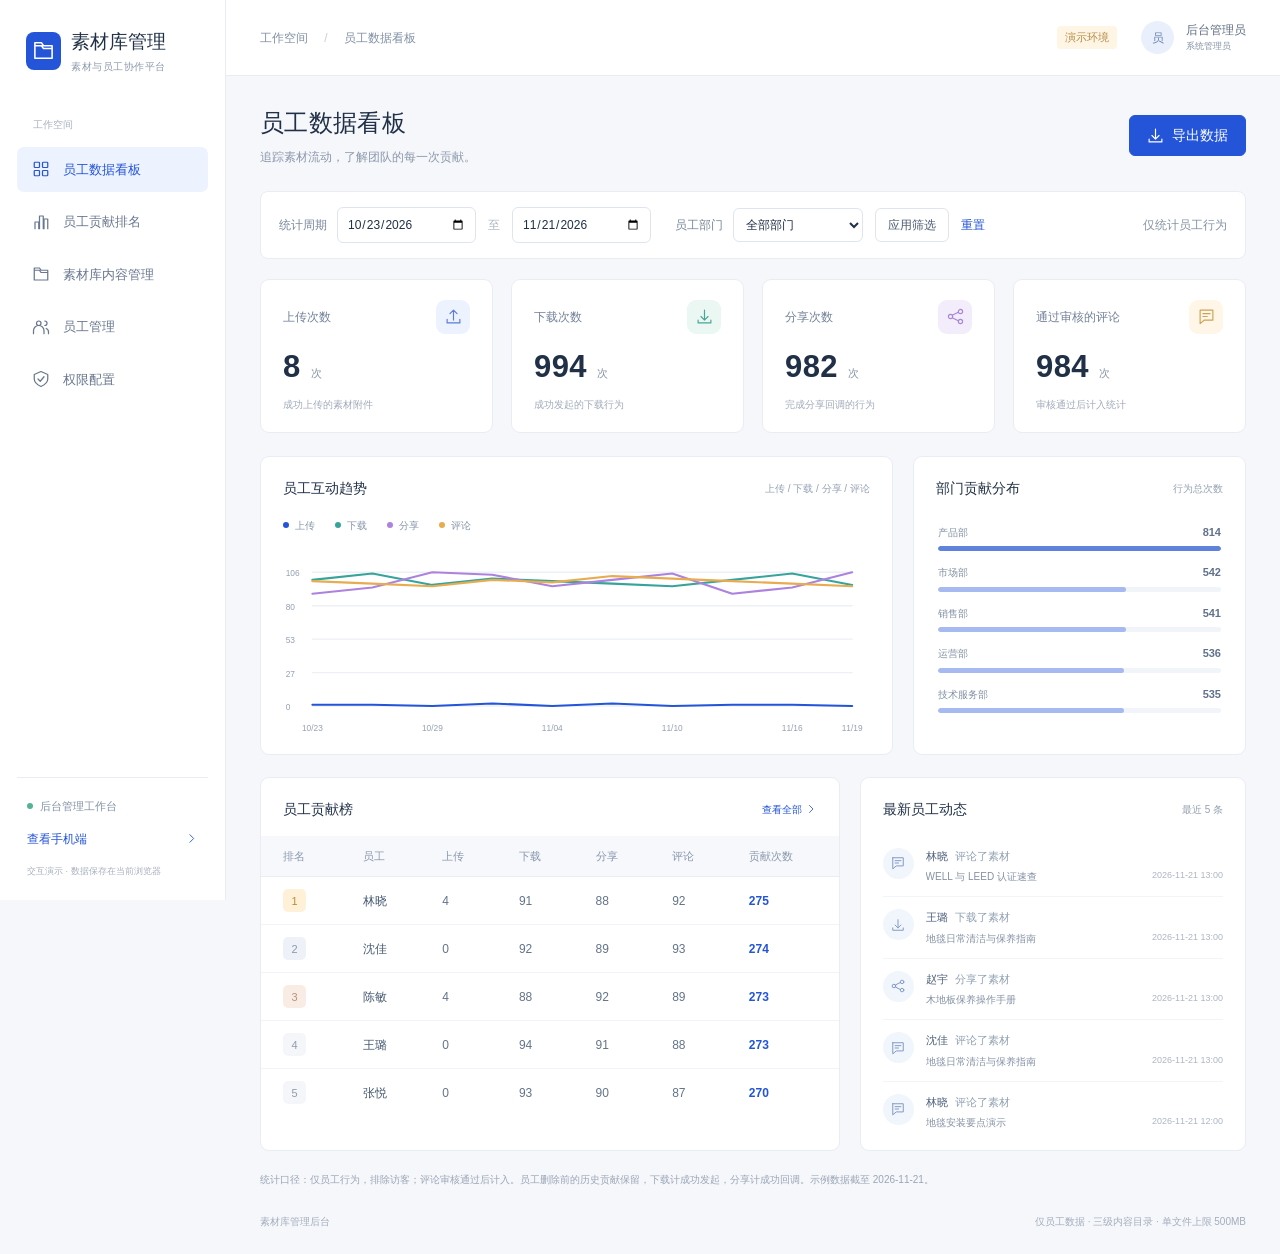
==== commit d87250cd: "Add filtered Excel exports to the employee dashboard" ====
--- a/admin/index.html
+++ b/admin/index.html
@@ -1 +1 @@
-<!doctype html><html lang="zh-CN"><head><meta charset="utf-8"><meta name="viewport" content="width=device-width,initial-scale=1"><meta name="theme-color" content="#2455d9"><title>素材库管理后台</title><link rel="stylesheet" href="styles.css?v=20261121-materials"></head><body><div id="root"></div><dialog id="dialog" aria-labelledby="dialog-title"><header><h2 id="dialog-title"></h2><button class="icon-button" data-action="close" aria-label="关闭弹窗">×</button></header><div id="dialog-body"></div></dialog><div id="toast" role="status" aria-live="polite"></div><script src="assets.js"></script><script src="model.js?v=20261121-materials"></script><script src="app.js?v=20261121-materials"></script></body></html>
+<!doctype html><html lang="zh-CN"><head><meta charset="utf-8"><meta name="viewport" content="width=device-width,initial-scale=1"><meta name="theme-color" content="#2455d9"><title>素材库管理后台</title><link rel="stylesheet" href="styles.css?v=20261121-export"></head><body><div id="root"></div><dialog id="dialog" aria-labelledby="dialog-title"><header><h2 id="dialog-title"></h2><button class="icon-button" data-action="close" aria-label="关闭弹窗">×</button></header><div id="dialog-body"></div></dialog><div id="toast" role="status" aria-live="polite"></div><script src="assets.js"></script><script src="model.js?v=20261121-export"></script><script src="jszip.min.js"></script><script src="report.js?v=20261121-export"></script><script src="app.js?v=20261121-export"></script></body></html>
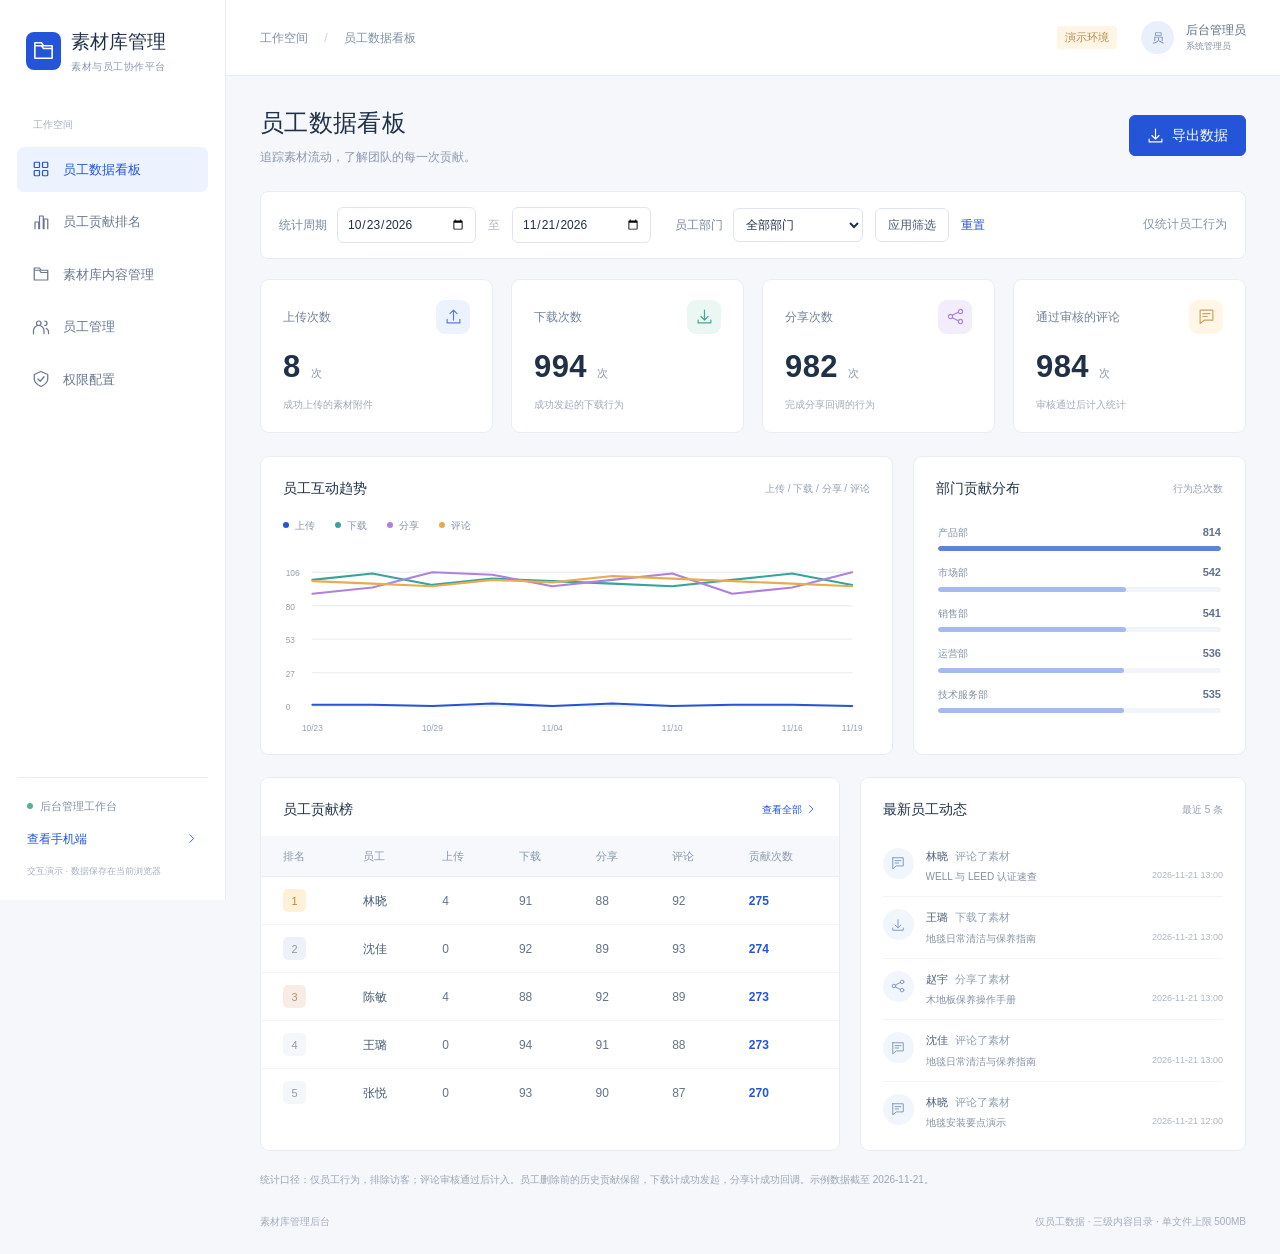
==== commit 57cf3544: "Improve review filtering, directory permissions and action safeguards" ====
--- a/admin/index.html
+++ b/admin/index.html
@@ -1 +1 @@
-<!doctype html><html lang="zh-CN"><head><meta charset="utf-8"><meta name="viewport" content="width=device-width,initial-scale=1"><meta name="theme-color" content="#2455d9"><title>素材库管理后台</title><link rel="stylesheet" href="styles.css?v=20261121-export"></head><body><div id="root"></div><dialog id="dialog" aria-labelledby="dialog-title"><header><h2 id="dialog-title"></h2><button class="icon-button" data-action="close" aria-label="关闭弹窗">×</button></header><div id="dialog-body"></div></dialog><div id="toast" role="status" aria-live="polite"></div><script src="assets.js"></script><script src="model.js?v=20261121-export"></script><script src="jszip.min.js"></script><script src="report.js?v=20261121-export"></script><script src="app.js?v=20261121-export"></script></body></html>
+<!doctype html><html lang="zh-CN"><head><meta charset="utf-8"><meta name="viewport" content="width=device-width,initial-scale=1"><meta name="theme-color" content="#2455d9"><title>素材库管理后台</title><link rel="stylesheet" href="styles.css?v=20261121-workflows"></head><body><div id="root"></div><dialog id="dialog" aria-labelledby="dialog-title"><header><h2 id="dialog-title"></h2><button class="icon-button" data-action="close" aria-label="关闭弹窗">×</button></header><div id="dialog-body"></div></dialog><div id="toast" role="status" aria-live="polite"></div><script src="assets.js"></script><script src="model.js?v=20261121-workflows"></script><script src="jszip.min.js"></script><script src="report.js?v=20261121-workflows"></script><script src="app.js?v=20261121-workflows"></script></body></html>
--- a/admin/styles.css
+++ b/admin/styles.css
@@ -72,3 +72,8 @@
 .comment-status-tabs{gap:25px;border-bottom:1px solid var(--line)}.comment-status-tabs button{font-size:13px}.comment-status-tabs button span{font-size:11px}
 .material-comment-list{padding-top:4px}.review-comment{padding:20px 0;border-bottom:1px solid var(--line)}.review-comment>header{display:flex;align-items:center;gap:10px}.comment-author{flex:1;min-width:0}.comment-author strong{font-size:14px}.comment-author small{font-size:12px;color:#62728a;margin-top:4px;line-height:1.7}.review-comment-text{font-size:14px;line-height:1.9;color:#3d526e;margin:17px 0;white-space:pre-wrap;overflow-wrap:anywhere}.comment-actions{display:flex;justify-content:flex-end;gap:10px;margin-top:16px}.comment-actions .button,.comment-actions .primary{font-size:13px;min-width:76px}.review-comment footer{font-size:12px;color:#62728a;margin-top:14px}.material-comments .reject-reason{font-size:12px;line-height:1.8;color:#a44953;white-space:pre-wrap;overflow-wrap:anywhere}.material-comments #reject-form{margin-top:16px;padding:16px;background:#f7f9fc;border-radius:6px}.material-comments #reject-form label{margin-bottom:0;font-size:13px}.material-comments #reject-form b{color:#b73d49}.comments-footer{display:flex;align-items:center;justify-content:space-between;gap:12px;padding-top:20px;font-size:12px;color:#62728a}.material-comments .empty{padding:35px 15px;color:#62728a}.material-comments .empty p{font-size:12px;line-height:1.8}
 @media(max-width:600px){.comment-status-tabs{gap:14px}.comment-status-tabs button{font-size:12px}.comment-status-tabs button span{margin-left:5px}.comment-material h3{font-size:14px}.review-comment-text{font-size:13px}.comments-footer{flex-wrap:wrap}.review-comment>header{flex-wrap:wrap}.comment-author small{font-size:11px}}
+
+#date-filter-hint{white-space:normal;line-height:1.6;max-width:230px}.filter-pending{color:#956215;font-weight:500}
+.permissions-intro{padding:0 22px 20px;color:#62728a;font-size:13px;line-height:1.8}.directory-permissions table{min-width:680px;font-size:13px}.directory-permissions th{font-size:12px;color:#52647d}.directory-permissions td:first-child{max-width:290px;white-space:normal;line-height:1.7}.directory-permissions td:nth-child(2){max-width:280px;white-space:normal;line-height:1.7}.directory-permissions .badge{margin-left:9px}.directory-permissions .text-button{font-size:13px;min-height:32px}.permission-rules>p{color:#52647d;font-size:13px;line-height:1.9;margin:12px 0}.permission-rules>p:last-child{margin-bottom:0}
+#content-form label span>b,#folder-form label span>b{color:#b73d49}#content-form label,#folder-form label{font-size:13px}#content-form .help,#folder-form .help{color:#62728a;font-size:12px}#content-filter select{font-size:13px}.content-panel .empty .button{margin-top:16px}.content-panel .bulkbar button:disabled{color:#78879d}
+@media(max-width:600px){.permissions-intro{padding-left:14px;padding-right:14px;font-size:12px}#date-filter-hint{max-width:none;width:100%}}
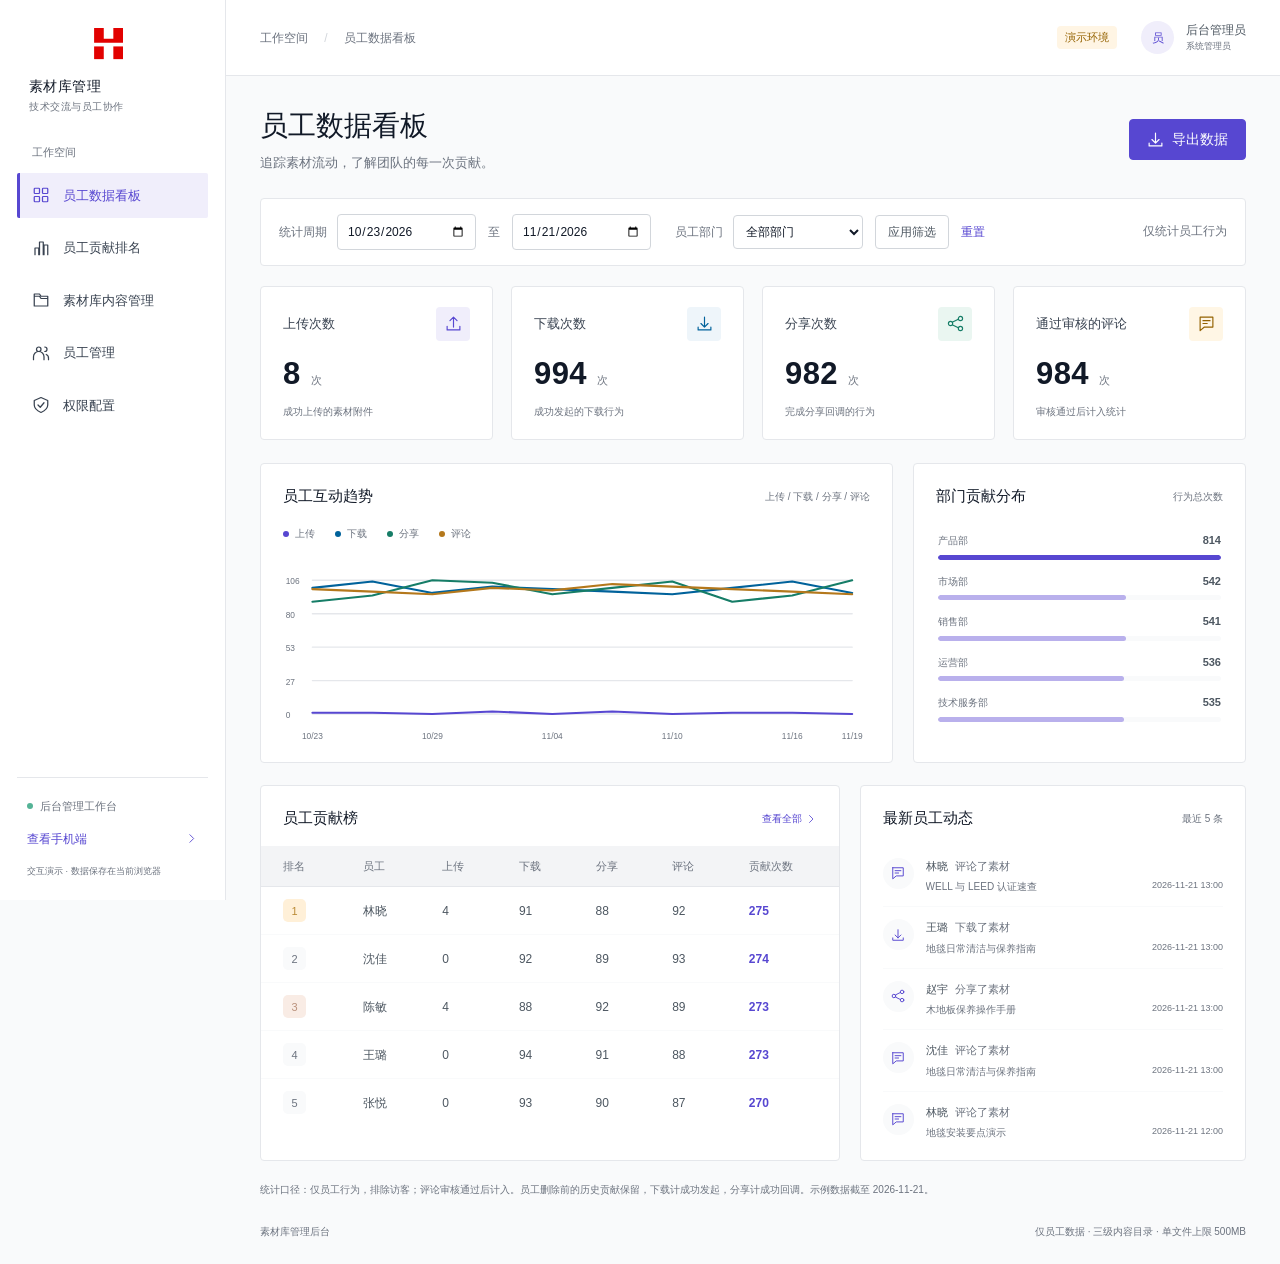
==== commit c3e9ac5b: "Apply Honeywell website visual style across the demo" ====
--- a/admin/index.html
+++ b/admin/index.html
@@ -1 +1 @@
-<!doctype html><html lang="zh-CN"><head><meta charset="utf-8"><meta name="viewport" content="width=device-width,initial-scale=1"><meta name="theme-color" content="#2455d9"><title>素材库管理后台</title><link rel="stylesheet" href="styles.css?v=20261121-workflows"></head><body><div id="root"></div><dialog id="dialog" aria-labelledby="dialog-title"><header><h2 id="dialog-title"></h2><button class="icon-button" data-action="close" aria-label="关闭弹窗">×</button></header><div id="dialog-body"></div></dialog><div id="toast" role="status" aria-live="polite"></div><script src="assets.js"></script><script src="model.js?v=20261121-workflows"></script><script src="jszip.min.js"></script><script src="report.js?v=20261121-workflows"></script><script src="app.js?v=20261121-workflows"></script></body></html>
+<!doctype html><html lang="zh-CN"><head><meta charset="utf-8"><meta name="viewport" content="width=device-width,initial-scale=1"><meta name="theme-color" content="#e20100"><title>素材库管理后台</title><link rel="stylesheet" href="../brand/tokens.css?v=20261123-honeywell"><link rel="stylesheet" href="styles.css?v=20261123-honeywell"><link rel="stylesheet" href="comments.css?v=20261123-honeywell"></head><body><div id="root"></div><dialog id="dialog" aria-labelledby="dialog-title"><header><h2 id="dialog-title"></h2><button class="icon-button" data-action="close" aria-label="关闭弹窗">×</button></header><div id="dialog-body"></div></dialog><div id="toast" role="status" aria-live="polite"></div><script src="assets.js"></script><script src="model.js?v=20261123-honeywell"></script><script src="jszip.min.js"></script><script src="report.js?v=20261123-honeywell"></script><script src="comments.js?v=20261123-honeywell"></script><script src="app.js?v=20261123-honeywell"></script></body></html>
--- a/brand/tokens.css
+++ b/brand/tokens.css
@@ -0,0 +1,19 @@
+/* Palette sampled from the Honeywell China website, 2026-11-23. */
+:root{
+ --brand-red:#e20100;
+ --accent:#5747d1;
+ --accent-strong:#4534b8;
+ --accent-soft:#f0eefb;
+ --ink:#111927;
+ --text:#384250;
+ --muted:#6c737f;
+ --line:#e5e7eb;
+ --border:#d2d6db;
+ --bg:#f9fafb;
+ --white:#fff;
+ --pale:#f0eefb;
+ --green:#167d67;
+ --orange:#946200;
+ --red:#b42318;
+ --font-body:"Noto Sans","Helvetica Neue",Arial,"PingFang SC","Microsoft YaHei",sans-serif;
+}
--- a/admin/styles.css
+++ b/admin/styles.css
@@ -1,18 +1,18 @@
-:root{--blue:#2455d9;--blue-dark:#1942b2;--ink:#203047;--muted:#8491a5;--line:#e9edf3;--bg:#f5f7fb;--white:#fff;--green:#259a79;--orange:#d8a24c;--red:#d35f65;font:14px/1.5 "PingFang SC","Microsoft YaHei",-apple-system,BlinkMacSystemFont,sans-serif;color:var(--ink);font-synthesis:none}*{box-sizing:border-box}body{margin:0;background:var(--bg)}h1,h2,h3,p{margin:0}a{color:var(--blue);text-decoration:none}button,input,select,textarea{font:inherit}button,a{-webkit-tap-highlight-color:transparent}button{cursor:pointer}button:disabled{cursor:not-allowed;opacity:.45}button{color:inherit;border:0;background:none}button,a{transition:background .15s}button:hover:not(:disabled){filter:brightness(.97)}svg{width:20px;height:20px;fill:none;stroke:currentColor;stroke-width:1.65;stroke-linecap:round;stroke-linejoin:round;flex-shrink:0}:is(button,a,input,select,textarea):focus-visible{outline:3px solid #8daeff;outline-offset:3px}input,select,textarea{color:var(--ink);background:white;border:1px solid #dfe5ee;border-radius:6px;padding:9px 12px;min-width:0;outline:none}input:focus,select:focus,textarea:focus{border-color:#8daeff}input::placeholder,textarea::placeholder{color:#a2adbd}input[type=checkbox]{width:15px;height:15px;accent-color:var(--blue);cursor:pointer;flex-shrink:0}small{display:block;color:var(--muted);font-size:11px}strong{font-weight:600}.primary,.button{display:inline-flex;align-items:center;justify-content:center;gap:8px;min-height:38px;padding:9px 17px;border-radius:6px;font-weight:500;white-space:nowrap}.primary{color:#fff;background:var(--blue);border:1px solid var(--blue)}.button{background:white;border:1px solid #dfe5ee;color:#4c5c73}.primary svg,.button svg{width:17px;height:17px}.text-button{display:inline-flex;align-items:center;gap:5px;padding:4px 0;font-size:12px;color:var(--blue);white-space:nowrap}.danger{color:var(--red)}.danger-bg{background:var(--red);border-color:var(--red)}.icon-button{display:inline-flex;align-items:center;justify-content:center;width:32px;height:32px;border-radius:5px;color:#7c8ba1;font-size:25px}.icon-button:hover{background:#edf2fa}.badge{display:inline-flex;align-items:center;border-radius:4px;padding:3px 8px;font-size:11px;white-space:nowrap;font-weight:400}.badge.blue{background:#edf2ff;color:#496ac5}.badge.green{background:#eaf7f1;color:#319776}.badge.amber{background:#fff5e4;color:#b68c49}.badge.red{background:#fdf0f0;color:#cd7477}.badge.muted{background:#f0f2f6;color:#8e96a4}.subtle{color:var(--muted);font-size:12px}.emphasis{color:var(--blue);font-weight:600}.filter-spacer{flex:1}.sidebar{width:226px;background:#fff;border-right:1px solid var(--line);position:fixed;inset:0 auto 0 0;display:flex;flex-direction:column;z-index:10;padding:28px 17px 22px}.brand{display:flex;align-items:center;gap:10px;font-size:19px;color:var(--ink);font-weight:650;padding:0 9px;white-space:nowrap}.brand-mark{display:grid;place-items:center;width:35px;height:38px;border-radius:8px;background:var(--blue);color:white}.brand-mark svg{width:23px;height:23px}.brand-sub{display:block;font-size:10px;font-weight:400;color:#8c99ae;letter-spacing:.5px;margin-top:2px}.nav-caption{font-size:10px;color:#a7b0bf;margin:43px 16px 15px}.sidebar nav{display:flex;flex-direction:column;gap:7px}.sidebar nav a{display:flex;align-items:center;gap:13px;color:#68778e;padding:13px 15px;border-radius:7px;font-size:13px}.sidebar nav a.active{background:#edf2ff;color:var(--blue);font-weight:600}.sidebar nav a:hover{background:#f3f6fc}.sidebar nav b{margin-left:auto;display:grid;place-items:center;background:#fce8e5;color:#dc8f80;border-radius:5px;min-width:19px;height:19px;font-size:10px}.sidebar nav svg{width:18px;height:18px}.sidebar-bottom{margin-top:auto;padding:20px 10px 0;border-top:1px solid var(--line)}.workspace-status{font-size:11px;color:#8292a5;display:flex;align-items:center;gap:7px;margin-bottom:15px}.workspace-status i{height:6px;width:6px;border-radius:50%;background:#54b396}.sidebar-bottom>a{display:flex;align-items:center;justify-content:space-between;font-size:12px}.sidebar-bottom>a svg{width:13px;height:13px}.sidebar-bottom small{font-size:9px;margin-top:17px;color:#a7b0bf}.workspace{margin-left:226px;min-height:100vh}.topbar{height:76px;background:white;border-bottom:1px solid var(--line);display:flex;align-items:center;justify-content:space-between;padding:0 34px;font-size:12px;color:#8190a4}.topbar>div:first-child>span{margin:0 13px;color:#c6ced9}.topbar-right{display:flex;align-items:center;gap:12px;color:#5f6e84}.topbar-right>.badge{margin-right:12px}.topbar-right small{font-size:9px;margin-top:1px}.avatar{width:32px;height:32px;display:inline-grid;place-items:center;border-radius:50%;background:#eaf0fb;color:#6b83b4;font-size:12px;flex-shrink:0}.topbar-right>.avatar{width:33px;height:33px}#main{padding:30px 34px 0;max-width:1760px;margin:auto;min-height:calc(100vh - 140px)}.page-heading{display:flex;align-items:center;justify-content:space-between;gap:18px;margin-bottom:25px}.page-heading h1{font-size:24px;line-height:1.4;font-weight:650;letter-spacing:.3px}.page-heading p{font-size:12px;color:#8b97aa;margin-top:8px}.heading-actions{display:flex;gap:10px}.filterbar{background:#fff;border:1px solid var(--line);border-radius:8px;display:flex;align-items:center;gap:12px;padding:15px 18px;margin-bottom:20px;font-size:12px}.filterbar label{display:flex;align-items:center;gap:10px;white-space:nowrap;color:#78879d}.filterbar input{width:139px;font-size:12px;padding:7px 9px}.filterbar select{min-width:130px;font-size:12px;padding:8px}.filterbar label:nth-of-type(2){margin-left:12px}.filterbar .button{min-height:33px;padding:7px 12px;font-size:12px}.range-divider{color:#adb6c3}.kpi-grid{display:grid;grid-template-columns:repeat(4,minmax(0,1fr));gap:18px;margin-bottom:23px}.kpi{background:#fff;border:1px solid var(--line);border-radius:9px;padding:20px 22px}.kpi>div{display:flex;align-items:center;justify-content:space-between;color:#728198;font-size:12px}.metric-icon{display:grid;place-items:center;width:34px;height:34px;border-radius:9px;background:#edf2ff;color:#5a7cda}.metric-icon.download{background:#eaf7f3;color:#4ba596}.metric-icon.share{background:#f2ecfb;color:#ab86d5}.metric-icon.comment{background:#fff6e7;color:#cea255}.metric-icon svg{width:17px;height:17px}.kpi>strong{display:flex;align-items:baseline;gap:10px;font-size:31px;line-height:1.2;font-weight:600;font-variant-numeric:tabular-nums;margin-top:14px;letter-spacing:.4px}.kpi>strong>small{font-size:11px;font-weight:400}.kpi>p{font-size:10px;color:#a0aaba;margin-top:12px}.panel{background:white;border:1px solid var(--line);border-radius:9px;min-width:0;overflow:hidden}.panel-title{display:flex;align-items:center;justify-content:space-between;gap:12px;padding:21px 22px 16px}.panel-title h2{font-size:14px;font-weight:600;white-space:nowrap}.panel-title>span,.panel-title>a{font-size:10px;color:#94a0b2;display:flex;align-items:center;gap:3px}.panel-title>a{color:var(--blue)}.panel-title>a svg{width:12px;height:12px}.dashboard-charts{display:grid;grid-template-columns:minmax(0,1.9fr) minmax(270px,1fr);gap:20px;margin-bottom:22px}.chart-legend{display:flex;gap:20px;margin:3px 22px 3px;font-size:10px;color:#8694a7}.chart-legend span{display:flex;align-items:center;gap:6px}.chart-legend i{width:6px;height:6px;border-radius:50%}.trend-chart{display:block;width:100%;height:218px;padding:15px 23px 10px}.department-bars{padding:9px 24px 22px}.department-bars>div{display:grid;grid-template-columns:1fr auto;align-items:center;gap:6px;margin-bottom:13px;font-size:10px;color:#8190a4}.department-bars>div:last-child{margin-bottom:0}.department-bars strong{color:#60718c;font-size:11px}.bar-track{grid-column:1/-1;height:5px;border-radius:4px;background:#f1f4f9;overflow:hidden}.bar-track i{display:block;height:100%;background:#a6baf1;border-radius:4px}.department-bars>div:first-child .bar-track i{background:#5f83dd}.dashboard-bottom{display:grid;grid-template-columns:minmax(0,1.5fr) minmax(290px,1fr);gap:20px}.table-scroll{overflow-x:auto;width:100%}table{width:100%;border-collapse:collapse;font-size:12px;white-space:nowrap;text-align:left}th{font-size:11px;background:#f6f8fc;font-weight:500;color:#8997ab;padding:14px 20px;border-bottom:1px solid var(--line)}td{padding:17px 20px;border-bottom:1px solid #f0f3f7;color:#64738a}tbody tr:last-child td{border-bottom:0}td small{margin-top:5px;font-size:10px}td strong{color:#465971;font-weight:500}tbody tr:hover{background:#fcfdff}.rank-table th,.rank-table td{padding:12px 17px}.rank-table th:first-child,.rank-table td:first-child{padding-left:22px}.rank{display:grid;place-items:center;width:23px;height:23px;border-radius:5px;background:#f4f6f9;color:#8f9bac;font-size:11px}.rank-1{background:#fff0d8;color:#ba8a34}.rank-2{background:#eef1f7;color:#8a99ae}.rank-3{background:#f9ece5;color:#ba917c}.activity-list{padding:0 22px 8px}.activity-list>div{display:flex;gap:12px;padding:12px 0;border-bottom:1px solid #f2f4f8}.activity-list>div:last-child{border:0}.activity-dot{height:31px;width:31px;display:grid;place-items:center;background:#f1f5fc;border-radius:50%;color:#7f97c4;flex-shrink:0}.activity-dot svg{width:14px;height:14px}.activity-list p{font-size:11px;color:#90a0b2;min-width:0;flex:1}.activity-list p>strong{color:#4e607c;font-weight:500;margin-right:4px}.activity-list p>small{font-size:10px;margin-top:5px;white-space:nowrap;overflow:hidden;text-overflow:ellipsis}.activity-list time{float:right;font-size:9px;color:#acb5c3;margin-left:10px}.data-note{font-size:10px;color:#9aa5b5;line-height:1.8;margin-top:20px}.page-footer{font-size:10px;color:#a3adbc;display:flex;justify-content:space-between;padding:25px 34px;max-width:1760px;margin:auto}.tabs{display:flex;gap:26px}.tabs button{padding:15px 0 14px;color:#8a98ab;font-size:13px;border-bottom:2px solid transparent}.tabs button.active{color:var(--blue);border-bottom-color:var(--blue);font-weight:550}.tabs button>span{display:inline-block;margin-left:7px;font-size:10px;background:#f0f3fa;padding:1px 5px;border-radius:4px}.ranking-panel .panel-title{padding-top:0;padding-bottom:0}.table-note{padding:18px 22px;font-size:11px;color:#96a2b4;border-top:1px solid var(--line)}.content-layout{display:grid;grid-template-columns:212px minmax(0,1fr);gap:19px;align-items:start}.folder-panel{background:white;border:1px solid var(--line);border-radius:9px;padding:10px 10px 0;min-height:467px}.folder-panel-title{display:flex;justify-content:space-between;align-items:center;padding:5px 8px 16px}.folder-panel-title h2{font-size:13px;font-weight:600}.tree-row{display:flex;width:100%;align-items:center;gap:8px;padding:11px 8px 11px calc(8px + var(--level,0)*11px);font-size:11px;color:#75859c;border-radius:5px;text-align:left}.tree-row svg{width:16px;height:16px;color:#dcb769}.tree-row span{flex:1;min-width:0;overflow:hidden;text-overflow:ellipsis;white-space:nowrap}.tree-row.active{background:#edf2ff;color:var(--blue)}.tree-row small{font-size:10px}.folder-foot{margin-top:28px;padding:15px 7px;border-top:1px solid var(--line);font-size:10px;color:#a7b0c0}.content-breadcrumb{display:flex;align-items:center;justify-content:space-between;gap:10px;font-size:11px;color:#8a98ac;padding:17px 20px;border-bottom:1px solid var(--line)}.content-filters{display:flex;align-items:center;gap:10px;padding:19px 20px}.search-input{display:flex;align-items:center;min-width:170px;max-width:310px;flex:1;border:1px solid #dfe5ee;background:#fff;border-radius:6px;padding-left:11px}.search-input svg{width:15px;height:15px;color:#a5b1c2}.search-input input{border:0;min-width:0;width:100%;padding:9px;font-size:12px}.content-filters select{font-size:12px;max-width:190px}.content-filters .button{font-size:12px}.bulkbar{display:flex;justify-content:space-between;gap:12px;align-items:center;padding:0 20px 15px;font-size:11px;color:#8c99ad}.bulkbar small{display:inline;font-size:10px;color:#a3adbd}.bulkbar>div{display:flex;align-items:center;gap:16px}.bulkbar .text-button{font-size:10px}.bulkbar #selected-count{font-size:10px;color:#a0acbe}.content-table th,.content-table td{padding:16px 13px}.content-table td:first-child,.content-table th:first-child{padding-left:20px;padding-right:5px;width:30px}.file-cell{display:flex;align-items:center;gap:10px;text-align:left;padding:0}.file-cell>span:last-child{min-width:150px;max-width:260px}.file-cell strong{font-size:12px;display:block;white-space:normal;line-height:1.5}.file-cell small{font-size:9px}.file-cell .file-directory{color:#a6b2c4}.file-icon{display:flex;flex-direction:column;align-items:center;justify-content:center;gap:3px;width:34px;height:43px;border-radius:5px;color:#d98984;background:#fcf0ee;flex-shrink:0}.file-icon svg{width:17px;height:17px}.file-icon small{font-size:7px;margin:0;color:inherit}.file-icon.word{background:#ecf2ff;color:#6c91d2}.file-icon.excel{background:#eaf7f0;color:#62a58a}.file-icon.image{background:#f3edfb;color:#ab8bc8}.file-icon.video{background:#eaf5f8;color:#729eaf}.scope-cell{display:block;max-width:120px;white-space:normal;line-height:1.7;font-size:11px}.row-buttons{display:flex;align-items:center;gap:12px;flex-wrap:wrap;max-width:155px}.row-buttons .text-button{font-size:11px}.table-footer{display:flex;justify-content:space-between;gap:10px;padding:16px 20px;border-top:1px solid var(--line);font-size:10px;color:#a2adbd}.person-cell{display:flex;align-items:center;gap:10px}.person-cell .avatar{width:27px;height:27px;font-size:11px}.review-controls{display:flex;justify-content:space-between;align-items:center;gap:14px;padding:0 22px;border-bottom:1px solid var(--line)}.review-controls select{max-width:250px;font-size:12px}.review-table .comment-body{white-space:normal;min-width:260px;max-width:450px}.comment-body p{line-height:1.9;font-size:12px;color:#52657f}.comment-link{display:flex;align-items:center;gap:5px;margin-top:10px;padding:5px 8px;background:#f4f7fc;color:#8b9bb1;border-radius:4px;font-size:10px;text-align:left}.comment-link svg{width:12px;height:12px}.reject-reason{font-size:11px;color:#bc8087;background:#fff5f5;border-radius:4px;padding:7px 10px;margin-top:10px}.permission-matrix th:not(:first-child),.permission-matrix td:not(:first-child){text-align:center}.permission-check{display:inline-flex;align-items:center;justify-content:center;color:#4ba48c}.permission-check svg{width:17px;height:17px}.permission-bottom{display:grid;grid-template-columns:1.2fr 1fr;gap:20px;margin-top:20px}.permission-rules{padding:3px 23px 21px}.permission-rules>div{display:flex;gap:17px;margin:16px 0}.permission-rules>div>span{color:#a5b7d9;font-size:13px;line-height:1.6}.permission-rules strong{font-size:12px;font-weight:500}.permission-rules small{font-size:11px;line-height:1.9;margin-top:5px}.settings-list{margin:0;padding:0 22px 20px}.settings-list>div{display:flex;align-items:start;justify-content:space-between;gap:20px;border-bottom:1px solid #f0f3f8;padding:13px 0;font-size:12px}.settings-list>div:last-child{border:0}.settings-list dt{color:#96a2b4;white-space:nowrap}.settings-list dd{margin:0;text-align:right;color:#60728c}.empty{text-align:center;padding:55px 20px;color:#9caabd}.empty>svg{width:32px;height:32px;margin-bottom:12px}.empty h3{font-size:14px;font-weight:500}.empty p{font-size:11px;margin-top:7px}.denied{text-align:center;padding:100px 20px}.denied>svg{height:55px;width:55px;color:#aabbdc}.denied h1{font-size:24px;margin-top:20px}.denied p{margin:12px 0 25px;color:#8b9bb1}.denied a{margin-right:20px}dialog{padding:0;border:0;border-radius:12px;width:560px;max-width:calc(100% - 30px);max-height:90dvh;color:var(--ink);box-shadow:0 20px 80px #20304730}dialog.wide{width:760px}dialog::backdrop{background:#1c2c495c;backdrop-filter:blur(2px)}dialog>header{display:flex;align-items:center;justify-content:space-between;border-bottom:1px solid var(--line);padding:17px 24px;position:sticky;top:0;background:white;z-index:2}dialog h2{font-size:17px;font-weight:600}#dialog-body{padding:24px}form label,#dialog-body>label{display:flex;flex-direction:column;gap:8px;font-size:12px;color:#6e7f98}form label>b{color:#d78484}#dialog-body label{margin-bottom:17px}#dialog-body label>b{display:none}.form-grid{display:grid;grid-template-columns:1fr 1fr;gap:0 18px}#dialog-body form input:not([type=checkbox]),#dialog-body select,#dialog-body textarea{width:100%;font-size:13px}#dialog-body textarea{resize:vertical}fieldset{margin:18px 0;padding:15px 17px 10px;border:1px solid var(--line);border-radius:7px}legend{font-size:12px;color:#6c7f99;padding:0 5px}.help{font-size:11px;color:#9ca7b7;line-height:1.8;margin:5px 0}.check-grid{display:grid;grid-template-columns:repeat(2,minmax(0,1fr));gap:10px;margin-bottom:15px}.check-grid>label,.operation-checks>label,#dialog-body .checkbox-label{display:flex;flex-direction:row;align-items:center;gap:7px;margin:0;font-size:11px}.operation-checks{display:flex;gap:20px;flex-wrap:wrap;margin-bottom:10px}.upload-zone{position:relative;display:flex!important;align-items:center;justify-content:center;gap:7px;min-height:125px;border:1px dashed #bdcce8;background:#f8faff;border-radius:7px;margin:17px 0;padding:20px;cursor:pointer;text-align:center;overflow:hidden}.upload-zone>svg{color:#8ba7dc;width:26px;height:26px}.upload-zone>strong{color:#5477bd;font-size:12px;font-weight:500}.upload-zone>span{font-size:10px;color:#9aaac1;overflow-wrap:anywhere;max-width:100%}.upload-zone input{position:absolute;inset:0;opacity:0;width:100%;height:100%;cursor:pointer}.upload-zone:focus-within{outline:3px solid #8daeff;outline-offset:3px}.form-actions{display:flex;align-items:center;justify-content:flex-end;gap:12px;margin-top:24px;padding-top:18px;border-top:1px solid var(--line)}.form-error{font-size:12px;color:#cc6871;margin-top:12px;line-height:1.8;white-space:pre-wrap}.form-error:empty{margin:0}.dialog-intro{font-size:13px;color:#7d8ca2;line-height:1.9;margin-bottom:20px}.import-success{display:flex;align-items:center;gap:8px;color:#3d9d80;background:#eef9f3;font-size:12px;padding:12px;margin-bottom:15px;border-radius:5px}.preview-meta{display:flex;align-items:center;gap:12px;font-size:12px;color:#91a0b5;margin-bottom:15px}.attachment-image{display:block;width:100%;max-height:430px;object-fit:contain}.attachment-video{display:block;width:100%;max-height:430px;background:#111}#attachment-preview iframe{width:100%;height:480px;border:1px solid var(--line)}.office-preview{display:flex;align-items:center;flex-direction:column;gap:15px;text-align:center;padding:36px 20px;background:#f7f9fd;border-radius:7px}.office-preview>svg{width:40px;height:40px;color:#8fa8d6}.office-preview p{font-size:12px;color:#94a2b6}.preview-meta+#attachment-preview{margin-top:15px}#toast{position:fixed;z-index:100;left:50%;bottom:32px;transform:translate(-50%,15px);background:#273b56;color:white;padding:12px 24px;border-radius:7px;font-size:12px;box-shadow:0 5px 20px #273b5620;opacity:0;pointer-events:none;transition:.2s;max-width:90vw;text-align:center}#toast.show{opacity:1;transform:translate(-50%,0)}@media(min-width:1600px){#main{padding-top:38px}.kpi{padding:25px 27px}.kpi>strong{font-size:36px}.trend-chart{height:250px}.department-bars{padding-top:16px}.department-bars>div{margin-bottom:17px}}@media(max-width:1200px){.sidebar{width:200px;padding-left:12px;padding-right:12px}.workspace{margin-left:200px}.brand{font-size:17px}.brand-sub{font-size:9px}#main{padding:25px 24px 0}.topbar{padding:0 24px}.filterbar{flex-wrap:wrap}.filterbar .filter-spacer{display:none}.kpi{padding:18px 15px}.kpi>strong{font-size:27px}.dashboard-bottom{grid-template-columns:1fr}.content-layout{grid-template-columns:185px minmax(0,1fr)}.content-filters{flex-wrap:wrap}.content-table{min-width:760px}.permission-bottom{grid-template-columns:1fr 1fr}}@media(max-width:900px){.sidebar{width:74px;padding:20px 9px}.sidebar .brand{padding:0;justify-content:center}.sidebar .brand>span:last-child,.nav-caption,.sidebar nav a>span,.sidebar nav b,.sidebar-bottom{display:none}.sidebar nav{margin-top:40px}.sidebar nav a{justify-content:center;padding:14px}.workspace{margin-left:74px}.topbar{height:65px}.topbar>div:first-child{font-size:10px}.topbar-right>.badge{display:none}.kpi-grid{gap:12px}.kpi>div{font-size:10px}.kpi p{font-size:9px}.metric-icon{width:27px;height:27px}.dashboard-charts{grid-template-columns:1fr}.content-layout{grid-template-columns:165px minmax(0,1fr)}.page-heading{align-items:start}.page-heading h1{font-size:21px}.page-heading p{font-size:11px}.permission-bottom{grid-template-columns:1fr}.review-controls{flex-wrap:wrap;padding-bottom:12px}}@media(max-width:600px){.sidebar{width:56px;padding:20px 5px}.sidebar .brand-mark{width:30px;height:33px}.sidebar nav a{padding:12px 6px}.workspace{margin-left:56px}.topbar{padding:0 15px}.topbar>div:first-child{font-size:9px}.topbar>div:first-child>span{margin:0 5px}.topbar-right>.avatar{display:none}.topbar-right{gap:6px;font-size:10px}.topbar-right small{display:none}#main{padding:20px 13px 0}.page-heading{flex-wrap:wrap;gap:12px}.page-heading h1{font-size:20px}.page-heading p{line-height:1.8}.primary,.button{padding:8px 11px;font-size:11px}.kpi-grid{grid-template-columns:1fr 1fr}.kpi{padding:14px 11px}.kpi>strong{font-size:24px}.kpi>div{gap:5px}.kpi p{font-size:9px}.filterbar{padding:12px;gap:9px}.filterbar label{font-size:10px;gap:7px}.filterbar label:nth-of-type(2){margin:0}.filterbar input{width:115px;font-size:10px}.filterbar .subtle{display:none}.range-divider{font-size:9px}.content-layout{grid-template-columns:1fr}.folder-panel{min-height:auto}.folder-panel-title{padding-bottom:5px}.folder-foot{margin-top:8px;padding:10px}.folder-panel .tree-row{padding-top:7px;padding-bottom:7px}.content-filters{padding:14px 12px}.bulkbar{padding:0 12px 12px;flex-wrap:wrap}.content-breadcrumb{font-size:10px;padding:13px}.panel-title{padding:17px 15px}.panel-title h2{font-size:12px}.panel-title>span{font-size:9px}.chart-legend{font-size:9px;margin-left:15px;gap:12px}.trend-chart{padding:10px;height:175px}.dashboard-charts,.dashboard-bottom{gap:16px}.dashboard-bottom .rank-table{min-width:480px}.heading-actions{flex-wrap:wrap}.page-footer{padding:20px 13px;font-size:9px}.page-footer>span{display:none}.review-controls{padding-left:13px;padding-right:13px}.tabs{gap:17px}.tabs button{font-size:11px}.tabs button>span{font-size:9px}.review-controls select{width:100%;max-width:none}.permission-matrix{min-width:610px}.table-footer{font-size:9px;flex-wrap:wrap}.form-grid{grid-template-columns:1fr}.check-grid{grid-template-columns:1fr}.operation-checks{gap:12px}#dialog-body{padding:20px 17px}dialog>header{padding:15px 17px}.settings-list{padding-left:0;padding-right:0}.settings-list>div{font-size:11px}.permission-bottom .settings-list{padding-left:15px;padding-right:15px}.preview-meta{font-size:10px;flex-wrap:wrap}.data-note{font-size:9px}.form-actions .primary{font-size:12px}}
+:root{font:14px/1.5 var(--font-body);color:var(--ink);font-synthesis:none}*{box-sizing:border-box}body{margin:0;background:var(--bg)}h1,h2,h3,p{margin:0}a{color:var(--accent);text-decoration:none}button,input,select,textarea{font:inherit}button,a{-webkit-tap-highlight-color:transparent}button{cursor:pointer}button:disabled{cursor:not-allowed;opacity:.45}button{color:inherit;border:0;background:none}button,a{transition:background .15s}button:hover:not(:disabled){filter:brightness(.97)}svg{width:20px;height:20px;fill:none;stroke:currentColor;stroke-width:1.65;stroke-linecap:round;stroke-linejoin:round;flex-shrink:0}:is(button,a,input,select,textarea):focus-visible{outline:3px solid #7787ed;outline-offset:3px}input,select,textarea{color:var(--ink);background:white;border:1px solid #d2d6db;border-radius:4px;padding:9px 12px;min-width:0;outline:none}input:focus,select:focus,textarea:focus{border-color:#7787ed}input::placeholder,textarea::placeholder{color:#6c737f}input[type=checkbox]{width:15px;height:15px;accent-color:var(--accent);cursor:pointer;flex-shrink:0}small{display:block;color:var(--muted);font-size:11px}strong{font-weight:600}.primary,.button{display:inline-flex;align-items:center;justify-content:center;gap:8px;min-height:38px;padding:9px 17px;border-radius:4px;font-weight:500;white-space:nowrap}.primary{color:#fff;background:var(--accent);border:1px solid var(--accent)}.primary:hover:not(:disabled){background:var(--accent-strong);border-color:var(--accent-strong)}.button:hover:not(:disabled){border-color:var(--accent);color:var(--accent)}.button{background:white;border:1px solid #d2d6db;color:#4d5761}.primary svg,.button svg{width:17px;height:17px}.text-button{display:inline-flex;align-items:center;gap:5px;padding:4px 0;font-size:12px;color:var(--accent);white-space:nowrap}.danger{color:var(--red)}.danger-bg{background:var(--red);border-color:var(--red)}.icon-button{display:inline-flex;align-items:center;justify-content:center;width:32px;height:32px;border-radius:5px;color:#6c737f;font-size:25px}.icon-button:hover{background:#f9fafb}.badge{display:inline-flex;align-items:center;border-radius:4px;padding:3px 8px;font-size:11px;white-space:nowrap;font-weight:400}.badge.blue{background:#f0eefb;color:#5747d1}.badge.green{background:#eaf7f1;color:#167d67}.badge.amber{background:#fff5e4;color:#946200}.badge.red{background:#fdf0f0;color:#b42318}.badge.muted{background:#f9fafb;color:#6c737f}.subtle{color:var(--muted);font-size:12px}.emphasis{color:var(--accent);font-weight:600}.filter-spacer{flex:1}.sidebar{width:226px;background:#fff;border-right:1px solid var(--line);position:fixed;inset:0 auto 0 0;display:flex;flex-direction:column;z-index:10;padding:28px 17px 22px}.brand{display:flex;flex-direction:column;align-items:flex-start;gap:16px;color:var(--ink);padding:0 12px;text-decoration:none}.brand picture{display:block;height:32px}.brand img{display:block;width:160px;height:32px}.brand-caption{font-size:14px;font-weight:600;letter-spacing:.4px}.brand-sub{display:block;font-size:10px;font-weight:400;color:#6c737f;letter-spacing:.5px;margin-top:2px}.nav-caption{font-size:11px;color:var(--muted);margin:30px 15px 12px}.sidebar nav{display:flex;flex-direction:column;gap:7px}.sidebar nav a{display:flex;align-items:center;gap:13px;color:var(--text);padding:13px 12px;border-radius:2px;font-size:13px;border-left:3px solid transparent}.sidebar nav a.active{background:var(--accent-soft);border-left-color:var(--accent);color:var(--accent);font-weight:600}.sidebar nav a:hover{background:#f9fafb}.sidebar nav b{margin-left:auto;display:grid;place-items:center;background:#fce8e5;color:#dc8f80;border-radius:5px;min-width:19px;height:19px;font-size:10px}.sidebar nav svg{width:18px;height:18px}.sidebar-bottom{margin-top:auto;padding:20px 10px 0;border-top:1px solid var(--line)}.workspace-status{font-size:11px;color:#6c737f;display:flex;align-items:center;gap:7px;margin-bottom:15px}.workspace-status i{height:6px;width:6px;border-radius:50%;background:#54b396}.sidebar-bottom>a{display:flex;align-items:center;justify-content:space-between;font-size:12px}.sidebar-bottom>a svg{width:13px;height:13px}.sidebar-bottom small{font-size:9px;margin-top:17px;color:#6c737f}.workspace{margin-left:226px;min-height:100vh}.topbar{height:76px;background:white;border-bottom:1px solid var(--line);display:flex;align-items:center;justify-content:space-between;padding:0 34px;font-size:12px;color:#6c737f}.topbar>div:first-child>span{margin:0 13px;color:#d2d6db}.topbar-right{display:flex;align-items:center;gap:12px;color:#4d5761}.topbar-right>.badge{margin-right:12px}.topbar-right small{font-size:9px;margin-top:1px}.avatar{width:32px;height:32px;display:inline-grid;place-items:center;border-radius:50%;background:#f0eefb;color:#5747d1;font-size:12px;flex-shrink:0}.topbar-right>.avatar{width:33px;height:33px}#main{padding:30px 34px 0;max-width:1760px;margin:auto;min-height:calc(100vh - 140px)}.page-heading{display:flex;align-items:center;justify-content:space-between;gap:18px;margin-bottom:25px}.page-heading h1{font-size:28px;line-height:1.4;font-weight:600;letter-spacing:0}.page-heading p{font-size:13px;color:#6c737f;margin-top:8px}.heading-actions{display:flex;gap:10px}.filterbar{background:#fff;border:1px solid var(--line);border-radius:4px;display:flex;align-items:center;gap:12px;padding:15px 18px;margin-bottom:20px;font-size:12px}.filterbar label{display:flex;align-items:center;gap:10px;white-space:nowrap;color:#6c737f}.filterbar input{width:139px;font-size:12px;padding:7px 9px}.filterbar select{min-width:130px;font-size:12px;padding:8px}.filterbar label:nth-of-type(2){margin-left:12px}.filterbar .button{min-height:33px;padding:7px 12px;font-size:12px}.range-divider{color:#6c737f}.kpi-grid{display:grid;grid-template-columns:repeat(4,minmax(0,1fr));gap:18px;margin-bottom:23px}.kpi{background:#fff;border:1px solid var(--line);border-radius:4px;padding:20px 22px}.kpi>div{display:flex;align-items:center;justify-content:space-between;color:var(--text);font-size:13px}.metric-icon{display:grid;place-items:center;width:34px;height:34px;border-radius:4px;background:#f0eefb;color:#5747d1}.metric-icon.download{background:#eef5fa;color:#00629b}.metric-icon.share{background:#eaf6f1;color:#167d67}.metric-icon.comment{background:#fff6e5;color:#946200}.metric-icon svg{width:17px;height:17px}.kpi>strong{display:flex;align-items:baseline;gap:10px;font-size:31px;line-height:1.2;font-weight:600;font-variant-numeric:tabular-nums;margin-top:14px;letter-spacing:.4px}.kpi>strong>small{font-size:11px;font-weight:400}.kpi>p{font-size:10px;color:#6c737f;margin-top:12px}.panel{background:white;border:1px solid var(--line);border-radius:4px;min-width:0;overflow:hidden}.panel-title{display:flex;align-items:center;justify-content:space-between;gap:12px;padding:21px 22px 16px}.panel-title h2{font-size:15px;font-weight:600;white-space:nowrap}.panel-title>span,.panel-title>a{font-size:10px;color:#6c737f;display:flex;align-items:center;gap:3px}.panel-title>a{color:var(--accent)}.panel-title>a svg{width:12px;height:12px}.dashboard-charts{display:grid;grid-template-columns:minmax(0,1.9fr) minmax(270px,1fr);gap:20px;margin-bottom:22px}.chart-legend{display:flex;gap:20px;margin:3px 22px 3px;font-size:10px;color:#6c737f}.chart-legend span{display:flex;align-items:center;gap:6px}.chart-legend i{width:6px;height:6px;border-radius:50%}.trend-chart{display:block;width:100%;height:218px;padding:15px 23px 10px}.department-bars{padding:9px 24px 22px}.department-bars>div{display:grid;grid-template-columns:1fr auto;align-items:center;gap:6px;margin-bottom:13px;font-size:10px;color:#6c737f}.department-bars>div:last-child{margin-bottom:0}.department-bars strong{color:#4d5761;font-size:11px}.bar-track{grid-column:1/-1;height:5px;border-radius:4px;background:#f9fafb;overflow:hidden}.bar-track i{display:block;height:100%;background:#b9b0ec;border-radius:4px}.department-bars>div:first-child .bar-track i{background:#5747d1}.dashboard-bottom{display:grid;grid-template-columns:minmax(0,1.5fr) minmax(290px,1fr);gap:20px}.table-scroll{overflow-x:auto;width:100%}table{width:100%;border-collapse:collapse;font-size:12px;white-space:nowrap;text-align:left}th{font-size:11px;background:#f3f4f6;font-weight:500;color:#6c737f;padding:14px 20px;border-bottom:1px solid var(--line)}td{padding:17px 20px;border-bottom:1px solid #f9fafb;color:#4d5761}tbody tr:last-child td{border-bottom:0}td small{margin-top:5px;font-size:10px}td strong{color:#4d5761;font-weight:500}tbody tr:hover{background:#fafafa}.rank-table th,.rank-table td{padding:12px 17px}.rank-table th:first-child,.rank-table td:first-child{padding-left:22px}.rank{display:grid;place-items:center;width:23px;height:23px;border-radius:5px;background:#f9fafb;color:#6c737f;font-size:11px}.rank-1{background:#fff0d8;color:#ba8a34}.rank-2{background:#f9fafb;color:#6c737f}.rank-3{background:#f9ece5;color:#ba917c}.activity-list{padding:0 22px 8px}.activity-list>div{display:flex;gap:12px;padding:12px 0;border-bottom:1px solid #f9fafb}.activity-list>div:last-child{border:0}.activity-dot{height:31px;width:31px;display:grid;place-items:center;background:#f9fafb;border-radius:50%;color:#5747d1;flex-shrink:0}.activity-dot svg{width:14px;height:14px}.activity-list p{font-size:11px;color:#6c737f;min-width:0;flex:1}.activity-list p>strong{color:#4d5761;font-weight:500;margin-right:4px}.activity-list p>small{font-size:10px;margin-top:5px;white-space:nowrap;overflow:hidden;text-overflow:ellipsis}.activity-list time{float:right;font-size:9px;color:#6c737f;margin-left:10px}.data-note{font-size:10px;color:#6c737f;line-height:1.8;margin-top:20px}.page-footer{font-size:10px;color:#6c737f;display:flex;justify-content:space-between;padding:25px 34px;max-width:1760px;margin:auto}.tabs{display:flex;gap:26px}.tabs button{padding:15px 0 14px;color:#6c737f;font-size:13px;border-bottom:2px solid transparent}.tabs button.active{color:var(--accent);border-bottom-color:var(--accent);font-weight:550}.tabs button>span{display:inline-block;margin-left:7px;font-size:10px;background:#f9fafb;padding:1px 5px;border-radius:4px}.ranking-panel .panel-title{padding-top:0;padding-bottom:0}.table-note{padding:18px 22px;font-size:11px;color:#6c737f;border-top:1px solid var(--line)}.content-layout{display:grid;grid-template-columns:212px minmax(0,1fr);gap:19px;align-items:start}.folder-panel{background:white;border:1px solid var(--line);border-radius:4px;padding:10px 10px 0;min-height:467px}.folder-panel-title{display:flex;justify-content:space-between;align-items:center;padding:5px 8px 16px}.folder-panel-title h2{font-size:13px;font-weight:600}.tree-row{display:flex;width:100%;align-items:center;gap:8px;padding:11px 8px 11px calc(8px + var(--level,0)*11px);font-size:11px;color:#6c737f;border-radius:5px;text-align:left}.tree-row svg{width:16px;height:16px;color:#dcb769}.tree-row span{flex:1;min-width:0;overflow:hidden;text-overflow:ellipsis;white-space:nowrap}.tree-row.active{background:#f0eefb;color:var(--accent)}.tree-row small{font-size:10px}.folder-foot{margin-top:28px;padding:15px 7px;border-top:1px solid var(--line);font-size:10px;color:#6c737f}.content-breadcrumb{display:flex;align-items:center;justify-content:space-between;gap:10px;font-size:11px;color:#6c737f;padding:17px 20px;border-bottom:1px solid var(--line)}.content-filters{display:flex;align-items:center;gap:10px;padding:19px 20px}.search-input{display:flex;align-items:center;min-width:170px;max-width:310px;flex:1;border:1px solid #d2d6db;background:#fff;border-radius:4px;padding-left:11px}.search-input svg{width:15px;height:15px;color:#6c737f}.search-input input{border:0;min-width:0;width:100%;padding:9px;font-size:12px}.content-filters select{font-size:12px;max-width:190px}.content-filters .button{font-size:12px}.bulkbar{display:flex;justify-content:space-between;gap:12px;align-items:center;padding:0 20px 15px;font-size:11px;color:#6c737f}.bulkbar small{display:inline;font-size:10px;color:#6c737f}.bulkbar>div{display:flex;align-items:center;gap:16px}.bulkbar .text-button{font-size:10px}.bulkbar #selected-count{font-size:10px;color:#6c737f}.content-table th,.content-table td{padding:16px 13px}.content-table td:first-child,.content-table th:first-child{padding-left:20px;padding-right:5px;width:30px}.file-cell{display:flex;align-items:center;gap:10px;text-align:left;padding:0}.file-cell>span:last-child{min-width:150px;max-width:260px}.file-cell strong{font-size:12px;display:block;white-space:normal;line-height:1.5}.file-cell small{font-size:9px}.file-cell .file-directory{color:#6c737f}.file-icon{display:flex;flex-direction:column;align-items:center;justify-content:center;gap:3px;width:34px;height:43px;border-radius:5px;color:#d98984;background:#fcf0ee;flex-shrink:0}.file-icon svg{width:17px;height:17px}.file-icon small{font-size:7px;margin:0;color:inherit}.file-icon.word{background:#eef5fa;color:#00629b}.file-icon.excel{background:#eaf7f0;color:#62a58a}.file-icon.image{background:#f3edfb;color:#ab8bc8}.file-icon.video{background:#eaf5f8;color:#729eaf}.scope-cell{display:block;max-width:120px;white-space:normal;line-height:1.7;font-size:11px}.row-buttons{display:flex;align-items:center;gap:12px;flex-wrap:wrap;max-width:155px}.row-buttons .text-button{font-size:11px}.table-footer{display:flex;justify-content:space-between;gap:10px;padding:16px 20px;border-top:1px solid var(--line);font-size:10px;color:#6c737f}.person-cell{display:flex;align-items:center;gap:10px}.person-cell .avatar{width:27px;height:27px;font-size:11px}.review-controls{display:flex;justify-content:space-between;align-items:center;gap:14px;padding:0 22px;border-bottom:1px solid var(--line)}.review-controls select{max-width:250px;font-size:12px}.review-table .comment-body{white-space:normal;min-width:260px;max-width:450px}.comment-body p{line-height:1.9;font-size:12px;color:#4d5761}.comment-link{display:flex;align-items:center;gap:5px;margin-top:10px;padding:5px 8px;background:#f9fafb;color:#6c737f;border-radius:4px;font-size:10px;text-align:left}.comment-link svg{width:12px;height:12px}.reject-reason{font-size:11px;color:#bc8087;background:#fff5f5;border-radius:4px;padding:7px 10px;margin-top:10px}.permission-matrix th:not(:first-child),.permission-matrix td:not(:first-child){text-align:center}.permission-check{display:inline-flex;align-items:center;justify-content:center;color:#4ba48c}.permission-check svg{width:17px;height:17px}.permission-bottom{display:grid;grid-template-columns:1.2fr 1fr;gap:20px;margin-top:20px}.permission-rules{padding:3px 23px 21px}.permission-rules>div{display:flex;gap:17px;margin:16px 0}.permission-rules>div>span{color:#d2d6db;font-size:13px;line-height:1.6}.permission-rules strong{font-size:12px;font-weight:500}.permission-rules small{font-size:11px;line-height:1.9;margin-top:5px}.settings-list{margin:0;padding:0 22px 20px}.settings-list>div{display:flex;align-items:start;justify-content:space-between;gap:20px;border-bottom:1px solid #f9fafb;padding:13px 0;font-size:12px}.settings-list>div:last-child{border:0}.settings-list dt{color:#6c737f;white-space:nowrap}.settings-list dd{margin:0;text-align:right;color:#4d5761}.empty{text-align:center;padding:55px 20px;color:#6c737f}.empty>svg{width:32px;height:32px;margin-bottom:12px}.empty h3{font-size:14px;font-weight:500}.empty p{font-size:11px;margin-top:7px}.denied{text-align:center;padding:100px 20px}.denied>svg{height:55px;width:55px;color:#d2d6db}.denied h1{font-size:24px;margin-top:20px}.denied p{margin:12px 0 25px;color:#6c737f}.denied a{margin-right:20px}dialog{padding:0;border:0;border-radius:4px;width:560px;max-width:calc(100% - 30px);max-height:90dvh;color:var(--ink);box-shadow:0 20px 80px #11192730}dialog.wide{width:760px}dialog::backdrop{background:#11192766;backdrop-filter:blur(2px)}dialog>header{display:flex;align-items:center;justify-content:space-between;border-bottom:1px solid var(--line);padding:17px 24px;position:sticky;top:0;background:white;z-index:2}dialog h2{font-size:17px;font-weight:600}#dialog-body{padding:24px}form label,#dialog-body>label{display:flex;flex-direction:column;gap:8px;font-size:12px;color:#6c737f}form label>b{color:#d78484}#dialog-body label{margin-bottom:17px}#dialog-body label>b{display:none}.form-grid{display:grid;grid-template-columns:1fr 1fr;gap:0 18px}#dialog-body form input:not([type=checkbox]),#dialog-body select,#dialog-body textarea{width:100%;font-size:13px}#dialog-body textarea{resize:vertical}fieldset{margin:18px 0;padding:15px 17px 10px;border:1px solid var(--line);border-radius:4px}legend{font-size:12px;color:#6c737f;padding:0 5px}.help{font-size:11px;color:#6c737f;line-height:1.8;margin:5px 0}.check-grid{display:grid;grid-template-columns:repeat(2,minmax(0,1fr));gap:10px;margin-bottom:15px}.check-grid>label,.operation-checks>label,#dialog-body .checkbox-label{display:flex;flex-direction:row;align-items:center;gap:7px;margin:0;font-size:11px}.operation-checks{display:flex;gap:20px;flex-wrap:wrap;margin-bottom:10px}.upload-zone{position:relative;display:flex!important;align-items:center;justify-content:center;gap:7px;min-height:125px;border:1px dashed #e5e7eb;background:#f9fafb;border-radius:4px;margin:17px 0;padding:20px;cursor:pointer;text-align:center;overflow:hidden}.upload-zone>svg{color:#6c737f;width:26px;height:26px}.upload-zone>strong{color:#5747d1;font-size:12px;font-weight:500}.upload-zone>span{font-size:10px;color:#6c737f;overflow-wrap:anywhere;max-width:100%}.upload-zone input{position:absolute;inset:0;opacity:0;width:100%;height:100%;cursor:pointer}.upload-zone:focus-within{outline:3px solid #7787ed;outline-offset:3px}.form-actions{display:flex;align-items:center;justify-content:flex-end;gap:12px;margin-top:24px;padding-top:18px;border-top:1px solid var(--line)}.form-error{font-size:12px;color:#b42318;margin-top:12px;line-height:1.8;white-space:pre-wrap}.form-error:empty{margin:0}.dialog-intro{font-size:13px;color:#6c737f;line-height:1.9;margin-bottom:20px}.import-success{display:flex;align-items:center;gap:8px;color:#3d9d80;background:#eef9f3;font-size:12px;padding:12px;margin-bottom:15px;border-radius:5px}.preview-meta{display:flex;align-items:center;gap:12px;font-size:12px;color:#6c737f;margin-bottom:15px}.attachment-image{display:block;width:100%;max-height:430px;object-fit:contain}.attachment-video{display:block;width:100%;max-height:430px;background:#111}#attachment-preview iframe{width:100%;height:480px;border:1px solid var(--line)}.office-preview{display:flex;align-items:center;flex-direction:column;gap:15px;text-align:center;padding:36px 20px;background:#f9fafb;border-radius:4px}.office-preview>svg{width:40px;height:40px;color:#6c737f}.office-preview p{font-size:12px;color:#6c737f}.preview-meta+#attachment-preview{margin-top:15px}#toast{position:fixed;z-index:100;left:50%;bottom:32px;transform:translate(-50%,15px);background:#111927;color:white;padding:12px 24px;border-radius:4px;font-size:12px;box-shadow:0 5px 20px #11192720;opacity:0;pointer-events:none;transition:.2s;max-width:90vw;text-align:center}#toast.show{opacity:1;transform:translate(-50%,0)}@media(min-width:1600px){#main{padding-top:38px}.kpi{padding:25px 27px}.kpi>strong{font-size:36px}.trend-chart{height:250px}.department-bars{padding-top:16px}.department-bars>div{margin-bottom:17px}}@media(max-width:1200px){.sidebar{width:200px;padding-left:12px;padding-right:12px}.workspace{margin-left:200px}.brand{font-size:17px}.brand-sub{font-size:9px}#main{padding:25px 24px 0}.topbar{padding:0 24px}.filterbar{flex-wrap:wrap}.filterbar .filter-spacer{display:none}.kpi{padding:18px 15px}.kpi>strong{font-size:27px}.dashboard-bottom{grid-template-columns:1fr}.content-layout{grid-template-columns:185px minmax(0,1fr)}.content-filters{flex-wrap:wrap}.content-table{min-width:760px}.permission-bottom{grid-template-columns:1fr 1fr}}@media(max-width:900px){.sidebar{width:74px;padding:20px 9px}.sidebar .brand{padding:0;align-items:center;justify-content:center}.sidebar .brand picture{height:29px}.sidebar .brand img{width:27px;height:29px}.sidebar .brand>span:last-child,.nav-caption,.sidebar nav a>span,.sidebar nav b,.sidebar-bottom{display:none}.sidebar nav{margin-top:40px}.sidebar nav a{justify-content:center;padding:14px}.workspace{margin-left:74px}.topbar{height:65px}.topbar>div:first-child{font-size:10px}.topbar-right>.badge{display:none}.kpi-grid{gap:12px}.kpi>div{font-size:10px}.kpi p{font-size:9px}.metric-icon{width:27px;height:27px}.dashboard-charts{grid-template-columns:1fr}.content-layout{grid-template-columns:165px minmax(0,1fr)}.page-heading{align-items:start}.page-heading h1{font-size:21px}.page-heading p{font-size:11px}.permission-bottom{grid-template-columns:1fr}.review-controls{flex-wrap:wrap;padding-bottom:12px}}@media(max-width:600px){.sidebar{width:56px;padding:20px 5px}.sidebar .brand img{width:25px;height:27px}.sidebar nav a{padding:12px 6px}.workspace{margin-left:56px}.topbar{padding:0 15px}.topbar>div:first-child{font-size:9px}.topbar>div:first-child>span{margin:0 5px}.topbar-right>.avatar{display:none}.topbar-right{gap:6px;font-size:10px}.topbar-right small{display:none}#main{padding:20px 13px 0}.page-heading{flex-wrap:wrap;gap:12px}.page-heading h1{font-size:20px}.page-heading p{line-height:1.8}.primary,.button{padding:8px 11px;font-size:11px}.kpi-grid{grid-template-columns:1fr 1fr}.kpi{padding:14px 11px}.kpi>strong{font-size:24px}.kpi>div{gap:5px}.kpi p{font-size:9px}.filterbar{padding:12px;gap:9px}.filterbar label{font-size:10px;gap:7px}.filterbar label:nth-of-type(2){margin:0}.filterbar input{width:115px;font-size:10px}.filterbar .subtle{display:none}.range-divider{font-size:9px}.content-layout{grid-template-columns:1fr}.folder-panel{min-height:auto}.folder-panel-title{padding-bottom:5px}.folder-foot{margin-top:8px;padding:10px}.folder-panel .tree-row{padding-top:7px;padding-bottom:7px}.content-filters{padding:14px 12px}.bulkbar{padding:0 12px 12px;flex-wrap:wrap}.content-breadcrumb{font-size:10px;padding:13px}.panel-title{padding:17px 15px}.panel-title h2{font-size:12px}.panel-title>span{font-size:9px}.chart-legend{font-size:9px;margin-left:15px;gap:12px}.trend-chart{padding:10px;height:175px}.dashboard-charts,.dashboard-bottom{gap:16px}.dashboard-bottom .rank-table{min-width:480px}.heading-actions{flex-wrap:wrap}.page-footer{padding:20px 13px;font-size:9px}.page-footer>span{display:none}.review-controls{padding-left:13px;padding-right:13px}.tabs{gap:17px}.tabs button{font-size:11px}.tabs button>span{font-size:9px}.review-controls select{width:100%;max-width:none}.permission-matrix{min-width:610px}.table-footer{font-size:9px;flex-wrap:wrap}.form-grid{grid-template-columns:1fr}.check-grid{grid-template-columns:1fr}.operation-checks{gap:12px}#dialog-body{padding:20px 17px}dialog>header{padding:15px 17px}.settings-list{padding-left:0;padding-right:0}.settings-list>div{font-size:11px}.permission-bottom .settings-list{padding-left:15px;padding-right:15px}.preview-meta{font-size:10px;flex-wrap:wrap}.data-note{font-size:9px}.form-actions .primary{font-size:12px}}
 @media(prefers-reduced-motion:reduce){*{transition:none!important;scroll-behavior:auto!important}}
 .filterbar label{flex-direction:row}.trend-chart text{stroke:none}
 
 /* Employee management prioritizes readable contact details and explicit account actions. */
-.employee-main .page-heading p{font-size:13px;color:#62728a}
+.employee-main .page-heading p{font-size:13px;color:#4d5761}
 .employee-statusbar{display:flex;align-items:center;justify-content:space-between;gap:18px;padding:0 20px;border-bottom:1px solid var(--line)}
 .employee-status-tabs{display:flex;gap:24px;flex-shrink:0}
-.employee-status-tabs button{display:flex;align-items:center;gap:9px;padding:17px 0 15px;border-bottom:3px solid transparent;font-size:14px;color:#5b6b82}
-.employee-status-tabs button[aria-pressed=true]{border-bottom-color:var(--blue);color:var(--blue);font-weight:600}
-.employee-status-tabs button span{min-width:23px;padding:1px 6px;border-radius:4px;font-size:12px;background:#f1f4f8;color:#61728b;text-align:center}
-.employee-status-tabs button[aria-pressed=true] span{background:#edf2ff;color:var(--blue)}
-.employee-status-help{font-size:12px;color:#62728a}
+.employee-status-tabs button{display:flex;align-items:center;gap:9px;padding:17px 0 15px;border-bottom:3px solid transparent;font-size:14px;color:#4d5761}
+.employee-status-tabs button[aria-pressed=true]{border-bottom-color:var(--accent);color:var(--accent);font-weight:600}
+.employee-status-tabs button span{min-width:23px;padding:1px 6px;border-radius:4px;font-size:12px;background:#f9fafb;color:#4d5761;text-align:center}
+.employee-status-tabs button[aria-pressed=true] span{background:#f0eefb;color:var(--accent)}
+.employee-status-help{font-size:12px;color:#4d5761}
 #employee-filter{align-items:flex-end;gap:12px;flex-wrap:wrap;padding:18px 20px 20px}
-#employee-filter label{margin:0;gap:7px;font-size:12px;color:#52647d}
+#employee-filter label{margin:0;gap:7px;font-size:12px;color:#4d5761}
 #employee-filter .employee-search{flex:1;max-width:400px;min-width:240px}
 #employee-filter .search-input{min-width:0;max-width:none;width:100%;min-height:40px}
 #employee-filter .search-input input{font-size:13px}
@@ -21,59 +21,52 @@
 #employee-filter .button{min-height:40px;font-size:13px}
 #employee-filter .text-button{min-height:40px;padding:8px 10px;font-size:13px}
 .employee-table{table-layout:fixed;min-width:940px;font-size:13px}
-.employee-table th{padding:13px 16px;color:#52647d;font-size:12px;background:#f6f8fc}
-.employee-table td{padding:8px 16px;height:50px;color:#4e6079;vertical-align:middle}
+.employee-table th{padding:13px 16px;color:#4d5761;font-size:12px;background:#f3f4f6}
+.employee-table td{padding:8px 16px;height:50px;color:#384250;vertical-align:middle}
 .employee-table .person-cell{min-width:0;gap:9px}
-.employee-table .person-cell strong{overflow:hidden;text-overflow:ellipsis;font-size:13px;color:#263e5a}
+.employee-table .person-cell strong{overflow:hidden;text-overflow:ellipsis;font-size:13px;color:#111927}
 .employee-table .avatar{width:28px;height:28px;font-size:12px}
 .employee-phone{font-variant-numeric:tabular-nums}
-.employee-email{display:block;white-space:normal;overflow-wrap:anywhere;color:#4e6079;font-size:13px;line-height:1.6}
-.employee-email.missing-email{color:#69788d}
+.employee-email{display:block;white-space:normal;overflow-wrap:anywhere;color:#384250;font-size:13px;line-height:1.6}
+.employee-email.missing-email{color:#4d5761}
 .employee-table .badge{font-size:12px;padding:3px 8px}
 .employee-table .badge.green{color:#227457}
-.employee-table .badge.muted{color:#637086}
+.employee-table .badge.muted{color:#4d5761}
 .employee-table .row-buttons{gap:8px;flex-wrap:nowrap;max-width:none}
 .employee-table .text-button{min-height:34px;padding:7px 3px;font-size:12px}
-.employee-table .secondary-action{color:#52647d}
-.employee-table .danger{margin-left:4px;color:#b73d49}
-.employee-table th:last-child,.employee-table td:last-child{position:sticky;right:0;box-shadow:-1px 0 0 #edf0f5}
-.employee-table th:last-child{background:#f6f8fc}
+.employee-table .secondary-action{color:#4d5761}
+.employee-table .danger{margin-left:4px;color:#b42318}
+.employee-table th:last-child,.employee-table td:last-child{position:sticky;right:0;box-shadow:-1px 0 0 #f3f4f6}
+.employee-table th:last-child{background:#f3f4f6}
 .employee-table td:last-child{background:white}
-.employee-table tbody tr:hover td:last-child{background:#fcfdff}
-.employee-panel .table-scroll:focus-visible{outline:2px solid #8daeff;outline-offset:-2px}
-.employee-pagination{align-items:center;flex-wrap:wrap;padding:14px 20px;font-size:12px;color:#52647d}
+.employee-table tbody tr:hover td:last-child{background:#fafafa}
+.employee-panel .table-scroll:focus-visible{outline:2px solid #7787ed;outline-offset:-2px}
+.employee-pagination{align-items:center;flex-wrap:wrap;padding:14px 20px;font-size:12px;color:#4d5761}
 .employee-pagination nav{display:flex;align-items:center;gap:12px}
 .employee-pagination .button{min-height:32px;font-size:12px;padding:5px 10px}
-.employee-empty{padding:45px 20px;color:#52647d}
-.employee-empty h3{font-size:15px;color:#334b68}
+.employee-empty{padding:45px 20px;color:#4d5761}
+.employee-empty h3{font-size:15px;color:#384250}
 .employee-empty p{font-size:13px;line-height:1.7}
 .employee-empty .button{margin-top:18px}
-.employee-form-intro{font-size:13px;color:#5b6b82;margin-bottom:22px}
-.employee-form-intro b,#employee-form label span>b{color:#b73d49}
-#employee-form label{font-size:13px;color:#3d526e}
-#employee-form label em{font-size:12px;font-style:normal;color:#62728a;margin-left:5px}
-#employee-form label small{font-size:12px;line-height:1.6;color:#62728a}
+.employee-form-intro{font-size:13px;color:#4d5761;margin-bottom:22px}
+.employee-form-intro b,#employee-form label span>b{color:#b42318}
+#employee-form label{font-size:13px;color:#4d5761}
+#employee-form label em{font-size:12px;font-style:normal;color:#4d5761;margin-left:5px}
+#employee-form label small{font-size:12px;line-height:1.6;color:#4d5761}
 #employee-form input:not([type=checkbox]),#employee-form select{min-height:42px}
-.employee-access{margin-top:6px;padding:15px 16px;background:#f5f7fb;border-radius:6px}
-#employee-form .employee-access .checkbox-label{font-size:13px;font-weight:500;color:#334b68}
-.employee-access p{margin:8px 0 0 22px;font-size:12px;line-height:1.8;color:#62728a}
-#import-form .dialog-intro{color:#5b6b82}
-#import-form .upload-zone span{font-size:12px;color:#62728a;line-height:1.9}
-#import-preview .help,.import-file-name{font-size:12px;color:#52647d;line-height:1.8;overflow-wrap:anywhere;margin:10px 0}
+.employee-access{margin-top:6px;padding:15px 16px;background:#f9fafb;border-radius:4px}
+#employee-form .employee-access .checkbox-label{font-size:13px;font-weight:500;color:#384250}
+.employee-access p{margin:8px 0 0 22px;font-size:12px;line-height:1.8;color:#4d5761}
+#import-form .dialog-intro{color:#4d5761}
+#import-form .upload-zone span{font-size:12px;color:#4d5761;line-height:1.9}
+#import-preview .help,.import-file-name{font-size:12px;color:#4d5761;line-height:1.8;overflow-wrap:anywhere;margin:10px 0}
 #import-preview table{font-size:13px}
 #import-preview td{white-space:normal;overflow-wrap:anywhere;min-width:110px}
 @media(max-width:1100px){.employee-status-help{display:none}}
-@media(max-width:600px){.employee-main .page-heading p{font-size:12px;line-height:1.8}.employee-statusbar{padding:0 12px}.employee-status-tabs{gap:16px}.employee-status-tabs button{font-size:12px;gap:5px;padding:14px 0 12px}.employee-status-tabs button span{min-width:19px;padding:1px 4px;font-size:11px}#employee-filter{padding:16px 12px;gap:10px}#employee-filter .employee-search{max-width:none;min-width:100%}#employee-filter .employee-department{flex:1;min-width:100px}.employee-pagination{padding:14px 12px;gap:12px}.employee-pagination nav{width:100%;justify-content:space-between;gap:6px}.employee-pagination nav>span:first-child{display:none}.employee-table th:last-child,.employee-table td:last-child{position:static;box-shadow:none}}
+@media(max-width:600px){.employee-main .page-heading p{font-size:13px;line-height:1.8}.employee-statusbar{padding:0 12px}.employee-status-tabs{gap:16px}.employee-status-tabs button{font-size:12px;gap:5px;padding:14px 0 12px}.employee-status-tabs button span{min-width:19px;padding:1px 4px;font-size:11px}#employee-filter{padding:16px 12px;gap:10px}#employee-filter .employee-search{max-width:none;min-width:100%}#employee-filter .employee-department{flex:1;min-width:100px}.employee-pagination{padding:14px 12px;gap:12px}.employee-pagination nav{width:100%;justify-content:space-between;gap:6px}.employee-pagination nav>span:first-child{display:none}.employee-table th:last-child,.employee-table td:last-child{position:static;box-shadow:none}}
 
 .material-comments-link .pending-comments{display:inline-flex;align-items:center;justify-content:center;min-width:18px;height:18px;padding:0 5px;border-radius:4px;background:#fff0dc;color:#956215;font-size:10px;font-weight:600}
-.comment-material{display:flex;align-items:center;gap:13px;padding-bottom:16px;border-bottom:1px solid var(--line)}
-.comment-material>div{min-width:0}.comment-material h3{font-size:16px;font-weight:600;color:#263e5a;line-height:1.6;overflow-wrap:anywhere}.comment-material p{font-size:12px;color:#62728a;margin-top:4px;overflow-wrap:anywhere}
-.comments-rule{font-size:12px;color:#62728a;line-height:1.8;margin-top:16px}
-.comment-status-tabs{gap:25px;border-bottom:1px solid var(--line)}.comment-status-tabs button{font-size:13px}.comment-status-tabs button span{font-size:11px}
-.material-comment-list{padding-top:4px}.review-comment{padding:20px 0;border-bottom:1px solid var(--line)}.review-comment>header{display:flex;align-items:center;gap:10px}.comment-author{flex:1;min-width:0}.comment-author strong{font-size:14px}.comment-author small{font-size:12px;color:#62728a;margin-top:4px;line-height:1.7}.review-comment-text{font-size:14px;line-height:1.9;color:#3d526e;margin:17px 0;white-space:pre-wrap;overflow-wrap:anywhere}.comment-actions{display:flex;justify-content:flex-end;gap:10px;margin-top:16px}.comment-actions .button,.comment-actions .primary{font-size:13px;min-width:76px}.review-comment footer{font-size:12px;color:#62728a;margin-top:14px}.material-comments .reject-reason{font-size:12px;line-height:1.8;color:#a44953;white-space:pre-wrap;overflow-wrap:anywhere}.material-comments #reject-form{margin-top:16px;padding:16px;background:#f7f9fc;border-radius:6px}.material-comments #reject-form label{margin-bottom:0;font-size:13px}.material-comments #reject-form b{color:#b73d49}.comments-footer{display:flex;align-items:center;justify-content:space-between;gap:12px;padding-top:20px;font-size:12px;color:#62728a}.material-comments .empty{padding:35px 15px;color:#62728a}.material-comments .empty p{font-size:12px;line-height:1.8}
-@media(max-width:600px){.comment-status-tabs{gap:14px}.comment-status-tabs button{font-size:12px}.comment-status-tabs button span{margin-left:5px}.comment-material h3{font-size:14px}.review-comment-text{font-size:13px}.comments-footer{flex-wrap:wrap}.review-comment>header{flex-wrap:wrap}.comment-author small{font-size:11px}}
-
 #date-filter-hint{white-space:normal;line-height:1.6;max-width:230px}.filter-pending{color:#956215;font-weight:500}
-.permissions-intro{padding:0 22px 20px;color:#62728a;font-size:13px;line-height:1.8}.directory-permissions table{min-width:680px;font-size:13px}.directory-permissions th{font-size:12px;color:#52647d}.directory-permissions td:first-child{max-width:290px;white-space:normal;line-height:1.7}.directory-permissions td:nth-child(2){max-width:280px;white-space:normal;line-height:1.7}.directory-permissions .badge{margin-left:9px}.directory-permissions .text-button{font-size:13px;min-height:32px}.permission-rules>p{color:#52647d;font-size:13px;line-height:1.9;margin:12px 0}.permission-rules>p:last-child{margin-bottom:0}
-#content-form label span>b,#folder-form label span>b{color:#b73d49}#content-form label,#folder-form label{font-size:13px}#content-form .help,#folder-form .help{color:#62728a;font-size:12px}#content-filter select{font-size:13px}.content-panel .empty .button{margin-top:16px}.content-panel .bulkbar button:disabled{color:#78879d}
+.permissions-intro{padding:0 22px 20px;color:#4d5761;font-size:13px;line-height:1.8}.directory-permissions table{min-width:680px;font-size:13px}.directory-permissions th{font-size:12px;color:#4d5761}.directory-permissions td:first-child{max-width:290px;white-space:normal;line-height:1.7}.directory-permissions td:nth-child(2){max-width:280px;white-space:normal;line-height:1.7}.directory-permissions .badge{margin-left:9px}.directory-permissions .text-button{font-size:13px;min-height:32px}.permission-rules>p{color:#4d5761;font-size:13px;line-height:1.9;margin:12px 0}.permission-rules>p:last-child{margin-bottom:0}
+#content-form label span>b,#folder-form label span>b{color:#b42318}#content-form label,#folder-form label{font-size:13px}#content-form .help,#folder-form .help{color:#4d5761;font-size:12px}#content-filter select{font-size:13px}.content-panel .empty .button{margin-top:16px}.content-panel .bulkbar button:disabled{color:#6c737f}
 @media(max-width:600px){.permissions-intro{padding-left:14px;padding-right:14px;font-size:12px}#date-filter-hint{max-width:none;width:100%}}
--- a/admin/comments.css
+++ b/admin/comments.css
@@ -0,0 +1,84 @@
+.comment-main{--comment-muted:#4d5761}
+.comment-breadcrumb{display:flex;align-items:center;gap:10px;font-size:12px;color:var(--comment-muted);margin-bottom:18px;flex-wrap:wrap}
+.comment-breadcrumb a{color:var(--accent)}
+.comment-main .page-heading p{font-size:14px;color:#4d5761;line-height:1.6}
+.comment-filters{display:flex;align-items:center;gap:12px;padding:20px;flex-wrap:wrap}
+.comment-filters .search-input{max-width:390px;min-width:240px}
+.comment-filters input,.comment-filters select,.comment-filters button{font-size:13px}
+.comment-filters input{padding:10px}
+.comment-list-note{display:flex;justify-content:space-between;flex-wrap:wrap;gap:8px;padding:0 20px 16px;color:var(--comment-muted);font-size:12px;line-height:1.8}
+.comment-list-note strong{color:#945a12}
+.comments-table{min-width:960px;table-layout:fixed}
+.comment-main th{font-size:12px;color:#4d5761;font-weight:600;padding:15px 16px}
+.comment-main td{font-size:13px;padding:21px 16px;line-height:1.7;white-space:normal;overflow-wrap:anywhere;vertical-align:top;color:#4d5761}
+.comment-main td small{font-size:11px;color:var(--comment-muted);line-height:1.7}
+.comment-main tbody tr:hover{background:#fafafa}
+.comment-main time{font-size:12px;color:var(--comment-muted);font-variant-numeric:tabular-nums}
+.comment-id{font-variant-numeric:tabular-nums;font-size:12px;color:var(--comment-muted)}
+.comment-excerpt{display:-webkit-box;-webkit-line-clamp:3;-webkit-box-orient:vertical;overflow:hidden;white-space:pre-wrap;line-height:1.9;color:#111927}
+.comment-reply-count{display:inline-block;font-size:12px;color:var(--accent);margin-top:8px}
+.comment-row-actions{display:flex;flex-wrap:wrap;gap:6px 14px}
+.comment-row-actions .text-button{font-size:13px;min-height:28px}
+.comment-row-actions .secondary-action{color:#4d5761}
+.comment-row-actions button:disabled{color:#6c737f;cursor:not-allowed}
+.comment-badges{display:flex;flex-wrap:wrap;align-items:center;gap:6px}
+.comment-badges .badge{font-size:11px;white-space:nowrap}
+.attachment-count{display:inline-flex;align-items:center;gap:5px;font-size:12px;color:var(--accent);border-radius:5px;background:#f0eefb;padding:4px 7px;white-space:nowrap}
+.attachment-count svg{width:14px;height:14px}
+.comment-pagination{align-items:center;flex-wrap:wrap;color:var(--comment-muted);font-size:12px;gap:16px}
+.comment-pagination nav{display:flex;align-items:center;gap:12px;flex-wrap:wrap}
+.comment-pagination label{display:flex;align-items:center;gap:6px;margin:0;font-size:12px}
+.comment-pagination select{padding:6px 9px;font-size:12px}
+.comment-empty{padding:45px 20px;color:var(--comment-muted)}
+.comment-empty .button{margin-top:16px}
+.comment-detail-layout{display:grid;grid-template-columns:270px minmax(0,1fr);gap:20px;align-items:start}
+.comment-summary{padding:20px;background:#fff}
+.comment-summary-title{display:flex;justify-content:space-between;align-items:center;margin-bottom:16px}
+.comment-summary-title h2{font-size:15px;font-weight:600}
+.comment-material-title{text-align:left;font-size:14px;font-weight:600;color:var(--accent);line-height:1.8;margin-bottom:20px}
+.comment-summary-person{display:flex;align-items:center;gap:10px;font-size:13px}
+.comment-summary-person small{display:block;color:var(--comment-muted);font-size:11px;margin-top:5px}
+.comment-summary>time{display:block;margin:12px 0}
+.comment-full-text{font-size:14px;line-height:1.9;white-space:pre-wrap;overflow-wrap:anywhere;margin:18px 0;color:#111927}
+.comment-summary-count{display:flex;align-items:center;gap:6px;color:var(--accent);font-size:12px;padding:15px 0;border-top:1px solid var(--line)}
+.comment-summary-count svg{width:16px;height:16px}
+.comment-summary-count>span{margin-left:auto;color:#945a12;font-size:11px}
+.comment-attachment-list{border-top:1px solid var(--line);padding:16px 0}
+.comment-attachment-list h3{font-size:12px;font-weight:500;color:var(--comment-muted);margin-bottom:9px}
+.comment-attachment-list>button{display:flex;text-align:left;white-space:normal;line-height:1.7;margin:4px 0}
+.comment-attachment-list>button>span{overflow-wrap:anywhere;min-width:0}
+.comment-attachment-list svg{width:15px;height:15px;flex-shrink:0}
+.comment-summary>.comment-row-actions{border-top:1px solid var(--line);padding-top:16px}
+.comment-rule{font-size:11px;line-height:1.8;color:var(--comment-muted);margin-top:16px}
+.comment-reason,.comment-delete-warning{font-size:12px;line-height:1.8;color:#9f3949;background:#fff3f3;border-radius:5px;padding:10px 12px;margin:14px 0;overflow-wrap:anywhere}
+.comment-replies-panel .panel-title{border-bottom:1px solid var(--line);padding:18px 20px;flex-wrap:wrap;gap:8px}
+.comment-replies-panel .panel-title>span{font-size:11px;color:var(--comment-muted)}
+.comment-replies-panel .comment-filters .search-input{max-width:none;min-width:210px}
+.replies-table{min-width:850px;table-layout:fixed}
+.comment-main .replies-table td,.comment-main .replies-table th{padding:16px 12px}
+.reply-level{font-size:11px;color:var(--accent);white-space:nowrap}
+.reply-level.nested{color:#975d17}
+.reply-text{white-space:pre-wrap;line-height:1.9}
+.reply-note{font-size:12px;color:var(--comment-muted);line-height:1.8;white-space:pre-wrap}
+.comment-form-quote{font-size:13px;line-height:1.9;white-space:pre-wrap;overflow-wrap:anywhere;margin:12px 0 20px;padding:14px 16px;background:#f9fafb;border-left:3px solid #e5e7eb}
+#comment-action-form label{font-size:13px;line-height:1.8}
+#comment-action-form label>b{color:#b42318}
+#comment-action-form .help{font-size:12px;color:#4d5761;line-height:1.8;margin-bottom:16px}
+.comment-history article{padding:16px 0;border-bottom:1px solid var(--line);font-size:13px}
+.comment-history header{display:flex;justify-content:space-between;flex-wrap:wrap;gap:10px;margin-bottom:10px}
+.comment-history header span{font-size:12px;color:#4d5761}
+.comment-history p{line-height:1.9;white-space:pre-wrap;overflow-wrap:anywhere;font-size:13px}
+.comment-history details{margin-top:12px;background:#f3f4f6;padding:12px;border-radius:5px}
+.comment-history summary{cursor:pointer;color:var(--accent)}
+.comment-history h4{font-size:12px;margin:12px 0 5px;color:#4d5761}
+.comment-attachment-tabs{display:flex;flex-wrap:wrap;gap:8px;margin-bottom:18px}
+.comment-attachment-tabs .button{white-space:normal;overflow-wrap:anywhere}
+.comment-attachment-tabs .active{border-color:var(--accent);color:var(--accent);background:#f0eefb}
+@media(min-width:1700px){.comment-detail-layout{grid-template-columns:300px minmax(0,1fr)}}
+@media(max-width:1200px){.comment-detail-layout{grid-template-columns:240px minmax(0,1fr)}.comment-summary{padding:16px}.comment-replies-panel .comment-filters .search-input{min-width:100%}}
+@media(max-width:1050px){.comment-detail-layout{grid-template-columns:minmax(0,1fr)}.comment-summary{padding:20px}.comment-full-text{max-width:75ch}.comment-replies-panel .comment-filters .search-input{min-width:240px}}
+@media(max-width:600px){.comment-breadcrumb{font-size:11px;gap:7px}.comment-main .page-heading p{font-size:12px}.comment-filters{padding:15px 12px;gap:10px}.comment-filters .search-input,.comment-replies-panel .comment-filters .search-input{min-width:100%;max-width:none}.comment-filters .filter-spacer{display:none}.comment-filters select{flex:1}.comment-filters [data-action=export-comments]{width:100%;justify-content:center}.comment-list-note{padding:0 12px 14px}.comment-pagination{padding:15px 12px}.comment-pagination nav{gap:8px;width:100%}.comment-pagination label{margin-left:auto}.comment-summary{padding:18px}.comment-replies-panel .panel-title{padding:16px 12px}.comment-detail-layout{gap:16px}}
+
+.comment-scroll-hint{display:none;font-size:11px;color:#4d5761;padding:0 12px 12px}.comment-search-hint:empty{display:none}.comment-search-hint{width:100%;font-size:12px;color:#945a12}
+@media(max-width:1350px){.comment-scroll-hint{display:block}}
+@media(min-width:601px) and (max-width:1350px){.replies-table th:last-child,.replies-table td:last-child{position:sticky;right:0;background:#fff;box-shadow:-1px 0 0 var(--line)}.replies-table th:last-child{background:#f3f4f6}}
